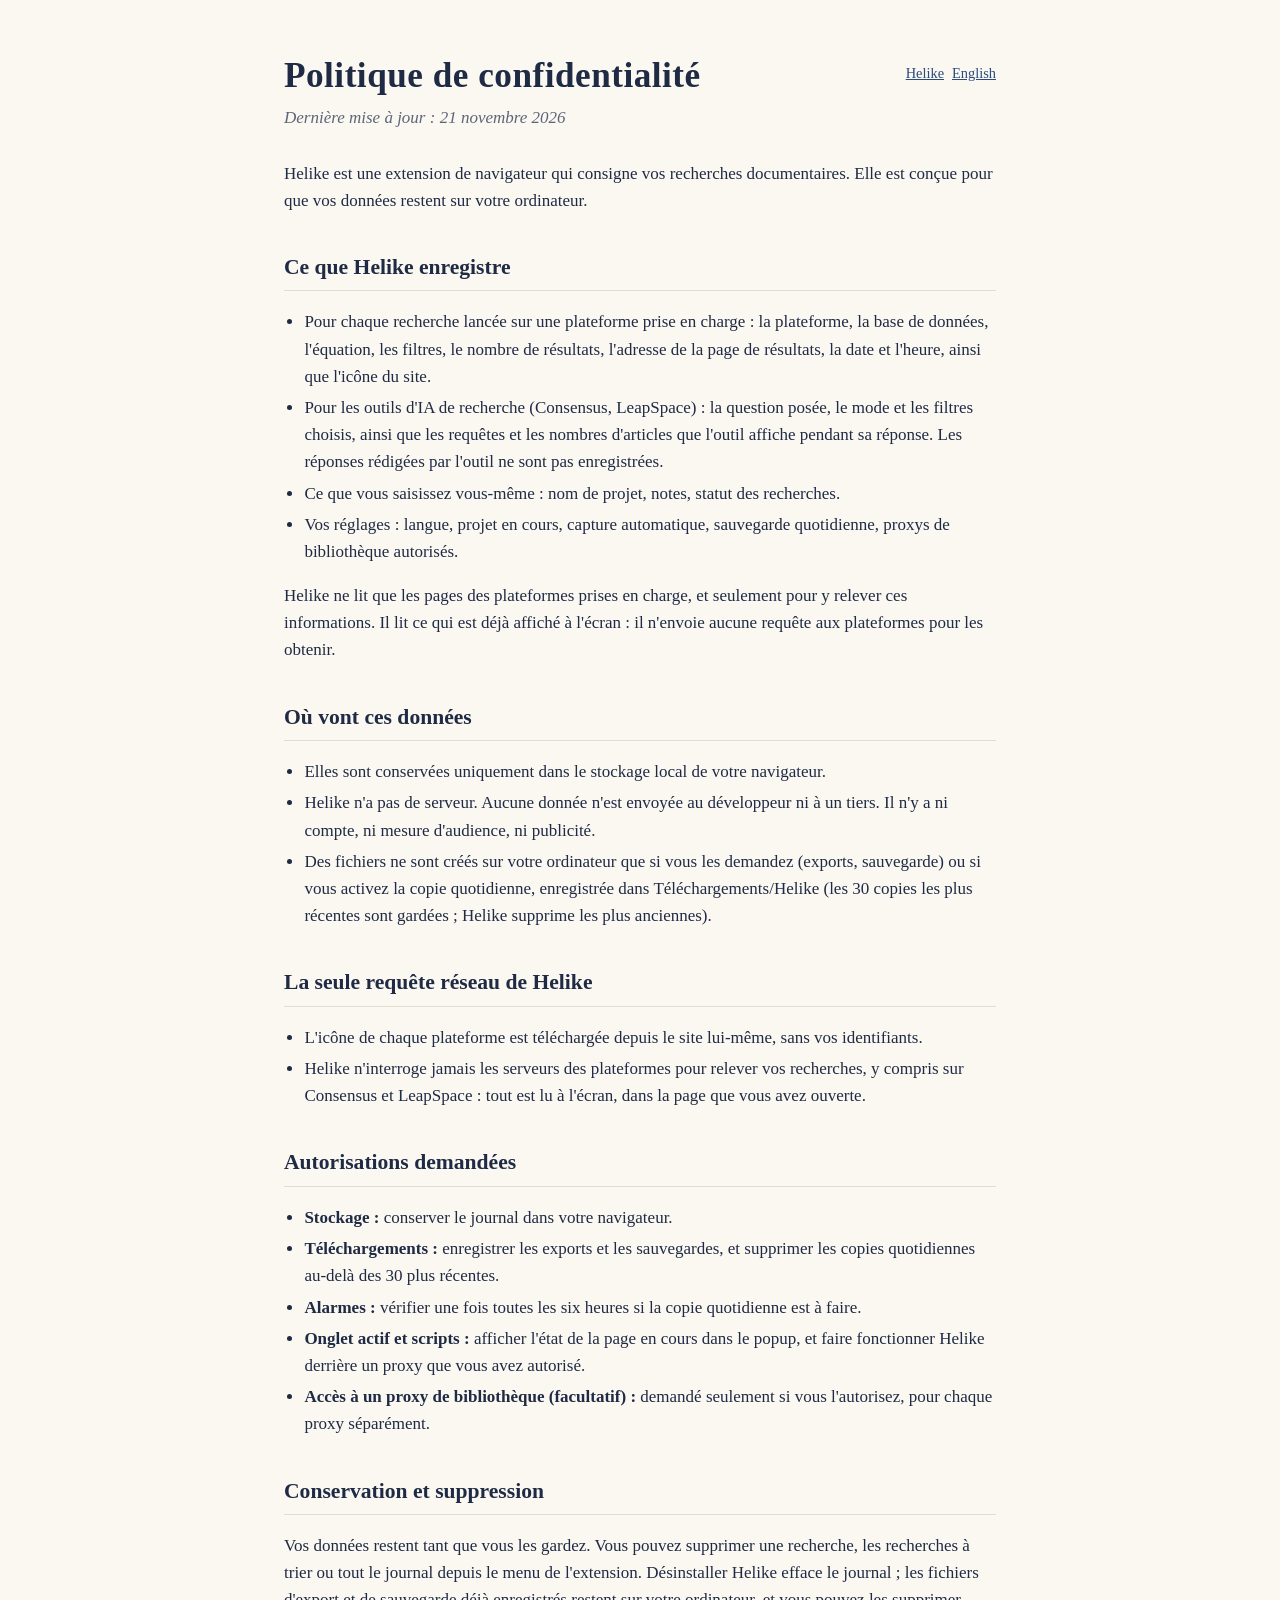
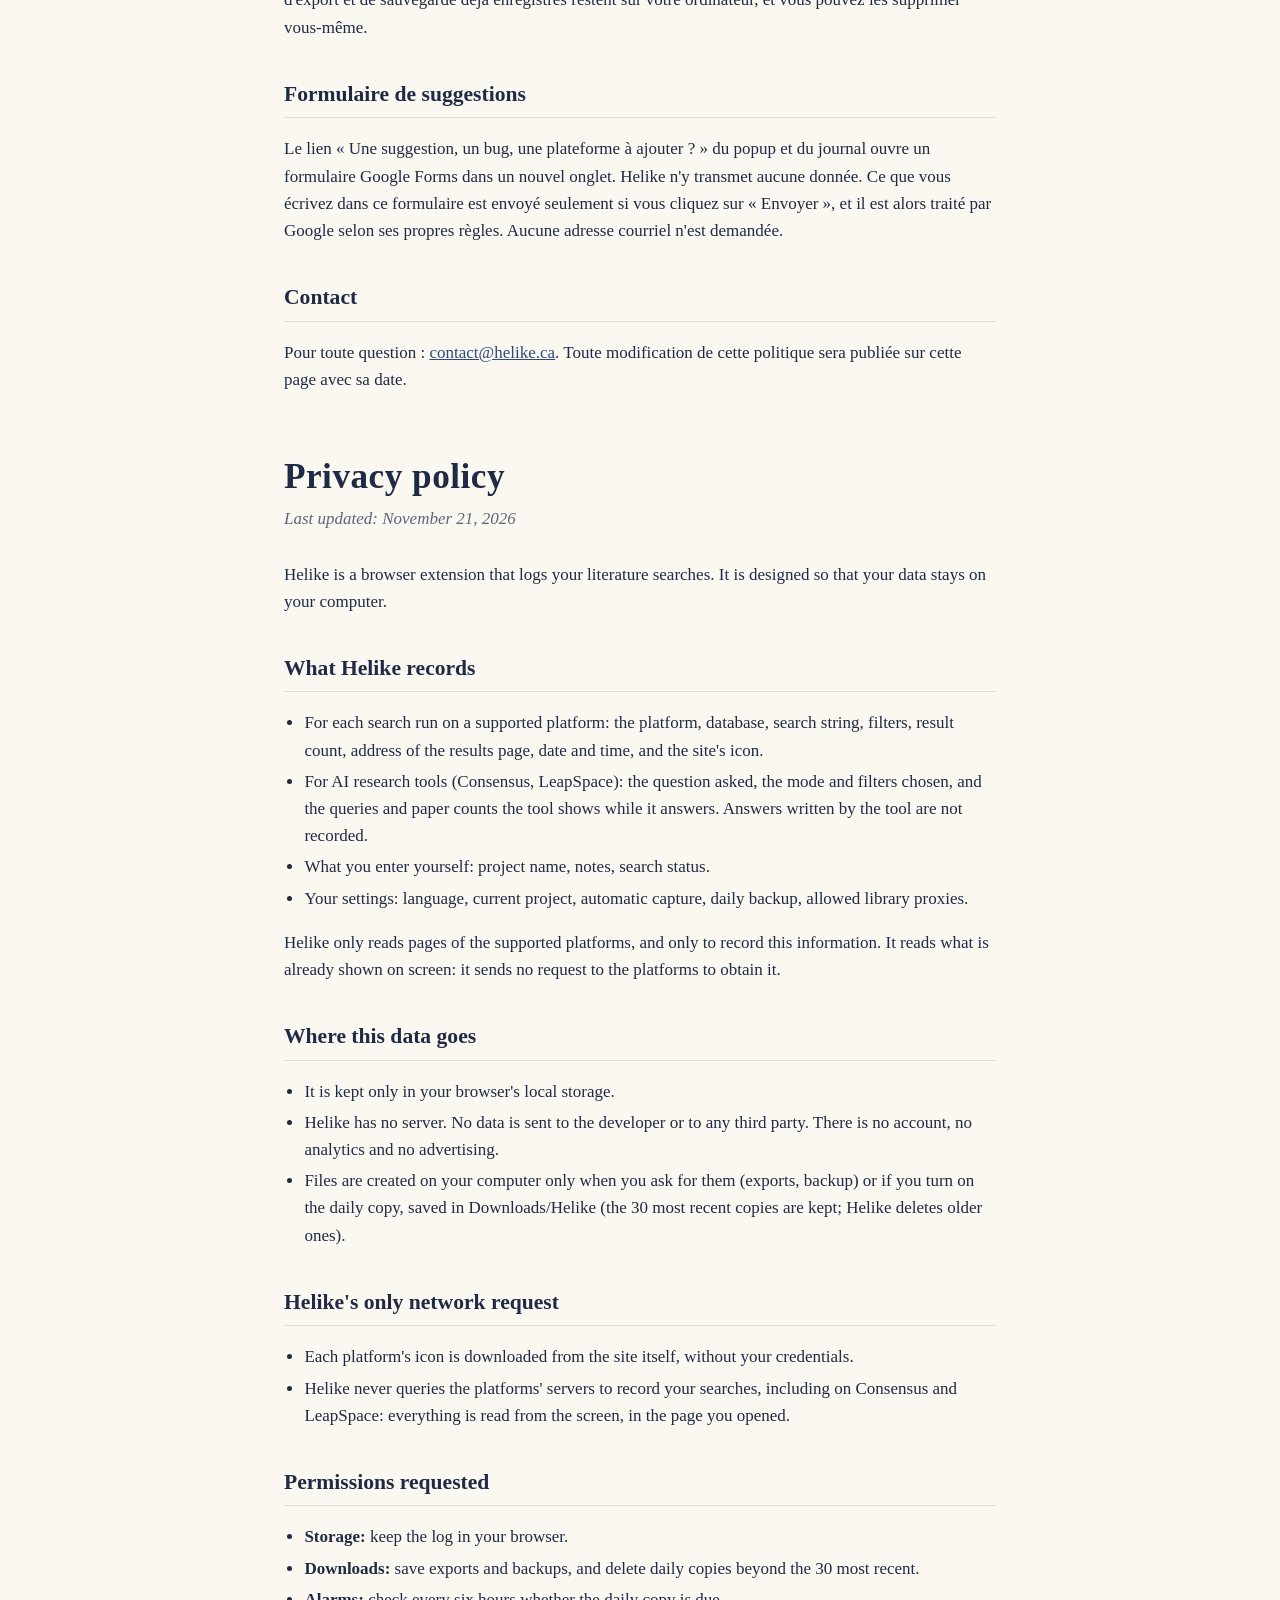
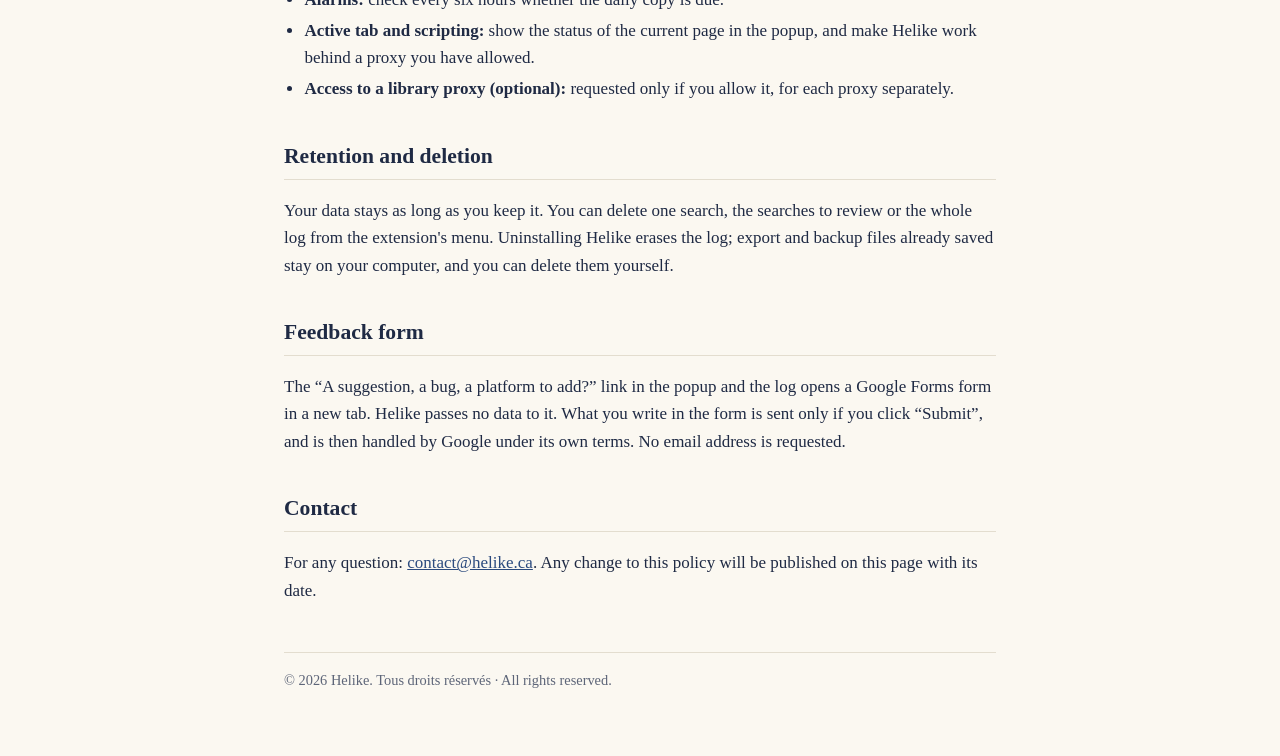
==== confidentialite.html @ 799b3b2e "Formulaire de suggestions : accueil, guide, confidentialité Co-Authored-By: Claude Opus 5.5 <noreply" ====
<!DOCTYPE html>
<html lang="fr">
<head>
<meta charset="utf-8">
<meta name="viewport" content="width=device-width, initial-scale=1">
<title>Helike — politique de confidentialité · privacy policy</title>
<link rel="icon" href="favicon.png">
<link rel="stylesheet" href="style.css">
</head>
<body>
<main>
  <p class="lang"><a href="index.html">Helike</a><a href="#en" lang="en">English</a></p>
  <h1>Politique de confidentialité</h1>
  <p class="tag">Dernière mise à jour : 21 novembre 2026</p>
  <p>Helike est une extension de navigateur qui consigne vos recherches documentaires. Elle est conçue pour que vos données restent sur votre ordinateur.</p>

  <h2>Ce que Helike enregistre</h2>
  <ul>
    <li>Pour chaque recherche lancée sur une plateforme prise en charge : la plateforme, la base de données, l'équation, les filtres, le nombre de résultats, l'adresse de la page de résultats, la date et l'heure, ainsi que l'icône du site.</li>
    <li>Pour les outils d'IA de recherche (Consensus, LeapSpace) : la question posée, le mode et les filtres choisis, ainsi que les requêtes et les nombres d'articles que l'outil affiche pendant sa réponse. Les réponses rédigées par l'outil ne sont pas enregistrées.</li>
    <li>Ce que vous saisissez vous-même : nom de projet, notes, statut des recherches.</li>
    <li>Vos réglages : langue, projet en cours, capture automatique, sauvegarde quotidienne, proxys de bibliothèque autorisés.</li>
  </ul>
  <p>Helike ne lit que les pages des plateformes prises en charge, et seulement pour y relever ces informations. Il lit ce qui est déjà affiché à l'écran : il n'envoie aucune requête aux plateformes pour les obtenir.</p>

  <h2>Où vont ces données</h2>
  <ul>
    <li>Elles sont conservées uniquement dans le stockage local de votre navigateur.</li>
    <li>Helike n'a pas de serveur. Aucune donnée n'est envoyée au développeur ni à un tiers. Il n'y a ni compte, ni mesure d'audience, ni publicité.</li>
    <li>Des fichiers ne sont créés sur votre ordinateur que si vous les demandez (exports, sauvegarde) ou si vous activez la copie quotidienne, enregistrée dans Téléchargements/Helike (les 30 copies les plus récentes sont gardées ; Helike supprime les plus anciennes).</li>
  </ul>

  <h2>La seule requête réseau de Helike</h2>
  <ul>
    <li>L'icône de chaque plateforme est téléchargée depuis le site lui-même, sans vos identifiants.</li>
    <li>Helike n'interroge jamais les serveurs des plateformes pour relever vos recherches, y compris sur Consensus et LeapSpace : tout est lu à l'écran, dans la page que vous avez ouverte.</li>
  </ul>

  <h2>Autorisations demandées</h2>
  <ul>
    <li><strong>Stockage :</strong> conserver le journal dans votre navigateur.</li>
    <li><strong>Téléchargements :</strong> enregistrer les exports et les sauvegardes, et supprimer les copies quotidiennes au-delà des 30 plus récentes.</li>
    <li><strong>Alarmes :</strong> vérifier une fois toutes les six heures si la copie quotidienne est à faire.</li>
    <li><strong>Onglet actif et scripts :</strong> afficher l'état de la page en cours dans le popup, et faire fonctionner Helike derrière un proxy que vous avez autorisé.</li>
    <li><strong>Accès à un proxy de bibliothèque (facultatif) :</strong> demandé seulement si vous l'autorisez, pour chaque proxy séparément.</li>
  </ul>

  <h2>Conservation et suppression</h2>
  <p>Vos données restent tant que vous les gardez. Vous pouvez supprimer une recherche, les recherches à trier ou tout le journal depuis le menu de l'extension. Désinstaller Helike efface le journal ; les fichiers d'export et de sauvegarde déjà enregistrés restent sur votre ordinateur, et vous pouvez les supprimer vous-même.</p>

  <h2>Formulaire de suggestions</h2>
  <p>Le lien «&nbsp;Une suggestion, un bug, une plateforme à ajouter&nbsp;?&nbsp;» du popup et du journal ouvre un formulaire Google Forms dans un nouvel onglet. Helike n'y transmet aucune donnée. Ce que vous écrivez dans ce formulaire est envoyé seulement si vous cliquez sur «&nbsp;Envoyer&nbsp;», et il est alors traité par Google selon ses propres règles. Aucune adresse courriel n'est demandée.</p>

  <h2>Contact</h2>
  <p>Pour toute question : <a href="mailto:contact@helike.ca">contact@helike.ca</a>. Toute modification de cette politique sera publiée sur cette page avec sa date.</p>

  <section class="en" id="en" lang="en">
    <h1>Privacy policy</h1>
    <p class="tag">Last updated: November 21, 2026</p>
    <p>Helike is a browser extension that logs your literature searches. It is designed so that your data stays on your computer.</p>

    <h2>What Helike records</h2>
    <ul>
      <li>For each search run on a supported platform: the platform, database, search string, filters, result count, address of the results page, date and time, and the site's icon.</li>
      <li>For AI research tools (Consensus, LeapSpace): the question asked, the mode and filters chosen, and the queries and paper counts the tool shows while it answers. Answers written by the tool are not recorded.</li>
      <li>What you enter yourself: project name, notes, search status.</li>
      <li>Your settings: language, current project, automatic capture, daily backup, allowed library proxies.</li>
    </ul>
    <p>Helike only reads pages of the supported platforms, and only to record this information. It reads what is already shown on screen: it sends no request to the platforms to obtain it.</p>

    <h2>Where this data goes</h2>
    <ul>
      <li>It is kept only in your browser's local storage.</li>
      <li>Helike has no server. No data is sent to the developer or to any third party. There is no account, no analytics and no advertising.</li>
      <li>Files are created on your computer only when you ask for them (exports, backup) or if you turn on the daily copy, saved in Downloads/Helike (the 30 most recent copies are kept; Helike deletes older ones).</li>
    </ul>

    <h2>Helike's only network request</h2>
    <ul>
      <li>Each platform's icon is downloaded from the site itself, without your credentials.</li>
      <li>Helike never queries the platforms' servers to record your searches, including on Consensus and LeapSpace: everything is read from the screen, in the page you opened.</li>
    </ul>

    <h2>Permissions requested</h2>
    <ul>
      <li><strong>Storage:</strong> keep the log in your browser.</li>
      <li><strong>Downloads:</strong> save exports and backups, and delete daily copies beyond the 30 most recent.</li>
      <li><strong>Alarms:</strong> check every six hours whether the daily copy is due.</li>
      <li><strong>Active tab and scripting:</strong> show the status of the current page in the popup, and make Helike work behind a proxy you have allowed.</li>
      <li><strong>Access to a library proxy (optional):</strong> requested only if you allow it, for each proxy separately.</li>
    </ul>

    <h2>Retention and deletion</h2>
    <p>Your data stays as long as you keep it. You can delete one search, the searches to review or the whole log from the extension's menu. Uninstalling Helike erases the log; export and backup files already saved stay on your computer, and you can delete them yourself.</p>

    <h2>Feedback form</h2>
    <p>The “A suggestion, a bug, a platform to add?” link in the popup and the log opens a Google Forms form in a new tab. Helike passes no data to it. What you write in the form is sent only if you click “Submit”, and is then handled by Google under its own terms. No email address is requested.</p>

    <h2>Contact</h2>
    <p>For any question: <a href="mailto:contact@helike.ca">contact@helike.ca</a>. Any change to this policy will be published on this page with its date.</p>
  </section>

  <footer>© 2026 Helike. Tous droits réservés · All rights reserved.</footer>
</main>
</body>
</html>
---- style.css ----
:root { --bg: #fbf8f1; --ink: #1f2a44; --muted: #5d6578; --line: #e3ddcf; --accent: #2b4a7e; }
* { box-sizing: border-box; }
body { margin: 0; background: var(--bg); color: var(--ink); font: 17px/1.6 Georgia, "Times New Roman", serif; }
main { max-width: 760px; margin: 0 auto; padding: 48px 24px 64px; }
header { display: flex; align-items: center; gap: 16px; margin-bottom: 8px; }
header img { width: 64px; height: 64px; }
h1 { font-size: 2.2rem; margin: 0; letter-spacing: .5px; }
.tag { color: var(--muted); margin: 0 0 28px; font-style: italic; }
h2 { font-size: 1.35rem; margin: 36px 0 8px; padding-bottom: 6px; border-bottom: 1px solid var(--line); }
h3 { font-size: 1.05rem; margin: 22px 0 4px; }
ul { padding-left: 1.2em; }
li { margin: 4px 0; }
a { color: var(--accent); }
.lang { float: right; font-size: .9rem; }
.lang a { margin-left: 8px; }
.platforms { color: var(--muted); }
footer { margin-top: 48px; padding-top: 16px; border-top: 1px solid var(--line); color: var(--muted); font-size: .9rem; }
.en { margin-top: 56px; }
.toc { background: #f3eee2; border: 1px solid var(--line); padding: 12px 20px; margin: 20px 0; font-size: .95rem; }
.toc ol { margin: 4px 0; }
.k { font-family: system-ui, sans-serif; font-size: .9em; background: #f3eee2; border: 1px solid var(--line); border-radius: 4px; padding: 0 5px; white-space: nowrap; }
.tip { border-left: 3px solid var(--accent); padding: 4px 12px; color: var(--muted); }
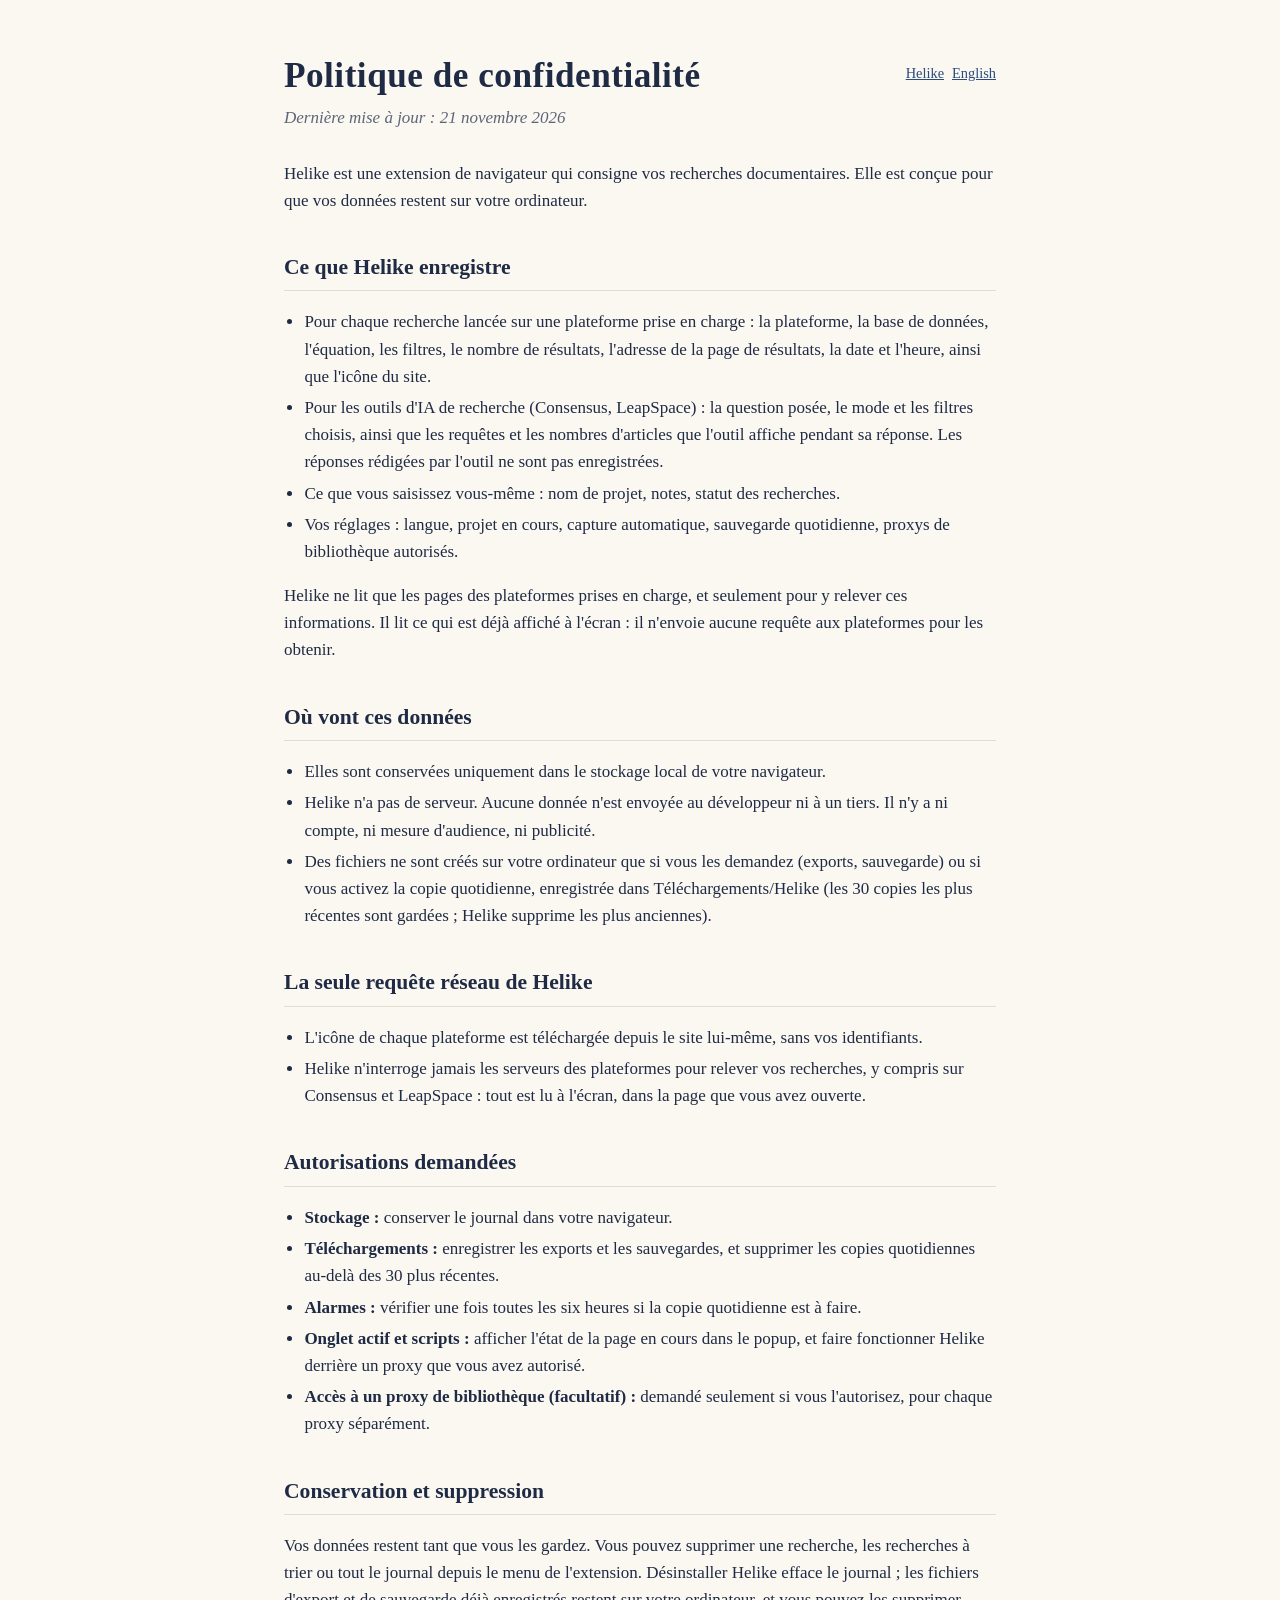
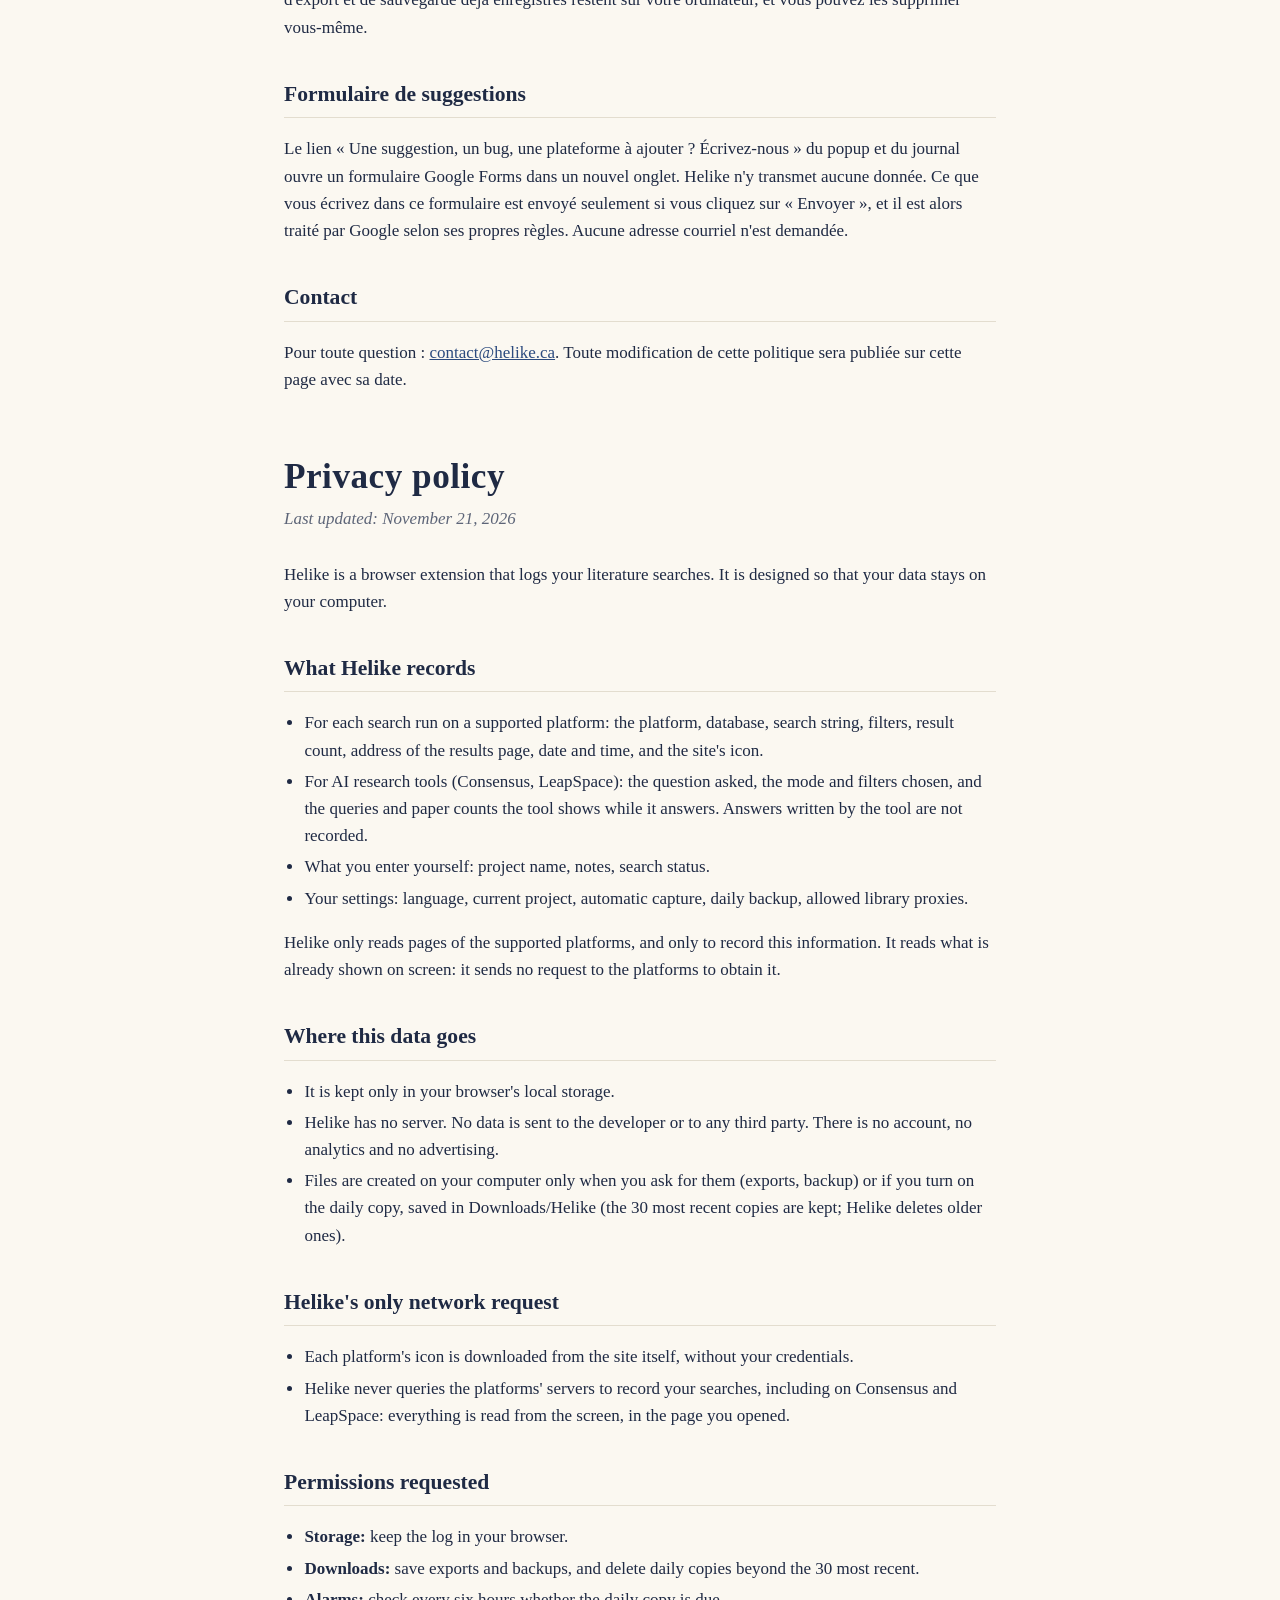
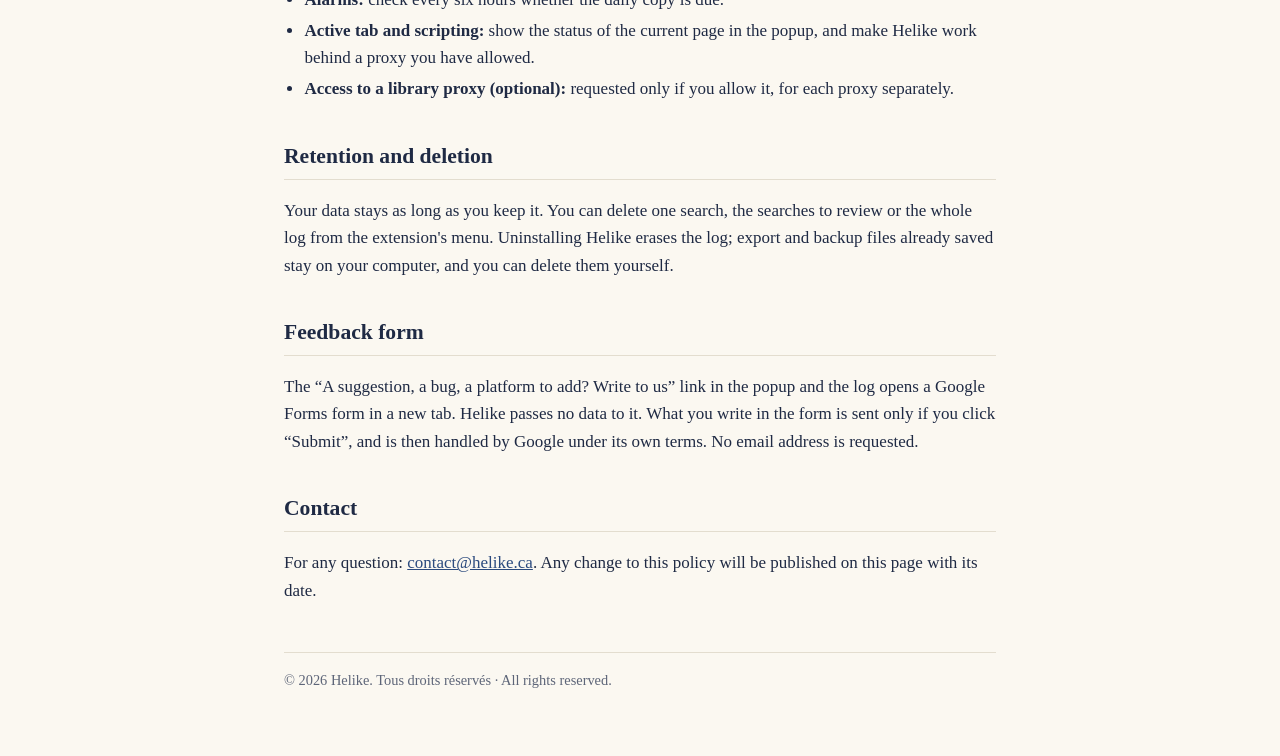
==== commit 2f266951: "Libellé du lien de suggestions Co-Authored-By: Claude Opus 5.5 <noreply@anthropic.com>" ====
--- a/confidentialite.html
+++ b/confidentialite.html
@@ -49,7 +49,7 @@
   <p>Vos données restent tant que vous les gardez. Vous pouvez supprimer une recherche, les recherches à trier ou tout le journal depuis le menu de l'extension. Désinstaller Helike efface le journal ; les fichiers d'export et de sauvegarde déjà enregistrés restent sur votre ordinateur, et vous pouvez les supprimer vous-même.</p>
 
   <h2>Formulaire de suggestions</h2>
-  <p>Le lien «&nbsp;Une suggestion, un bug, une plateforme à ajouter&nbsp;?&nbsp;» du popup et du journal ouvre un formulaire Google Forms dans un nouvel onglet. Helike n'y transmet aucune donnée. Ce que vous écrivez dans ce formulaire est envoyé seulement si vous cliquez sur «&nbsp;Envoyer&nbsp;», et il est alors traité par Google selon ses propres règles. Aucune adresse courriel n'est demandée.</p>
+  <p>Le lien «&nbsp;Une suggestion, un bug, une plateforme à ajouter&nbsp;? Écrivez-nous&nbsp;» du popup et du journal ouvre un formulaire Google Forms dans un nouvel onglet. Helike n'y transmet aucune donnée. Ce que vous écrivez dans ce formulaire est envoyé seulement si vous cliquez sur «&nbsp;Envoyer&nbsp;», et il est alors traité par Google selon ses propres règles. Aucune adresse courriel n'est demandée.</p>
 
   <h2>Contact</h2>
   <p>Pour toute question : <a href="mailto:contact@helike.ca">contact@helike.ca</a>. Toute modification de cette politique sera publiée sur cette page avec sa date.</p>
@@ -94,7 +94,7 @@
     <p>Your data stays as long as you keep it. You can delete one search, the searches to review or the whole log from the extension's menu. Uninstalling Helike erases the log; export and backup files already saved stay on your computer, and you can delete them yourself.</p>
 
     <h2>Feedback form</h2>
-    <p>The “A suggestion, a bug, a platform to add?” link in the popup and the log opens a Google Forms form in a new tab. Helike passes no data to it. What you write in the form is sent only if you click “Submit”, and is then handled by Google under its own terms. No email address is requested.</p>
+    <p>The “A suggestion, a bug, a platform to add? Write to us” link in the popup and the log opens a Google Forms form in a new tab. Helike passes no data to it. What you write in the form is sent only if you click “Submit”, and is then handled by Google under its own terms. No email address is requested.</p>
 
     <h2>Contact</h2>
     <p>For any question: <a href="mailto:contact@helike.ca">contact@helike.ca</a>. Any change to this policy will be published on this page with its date.</p>
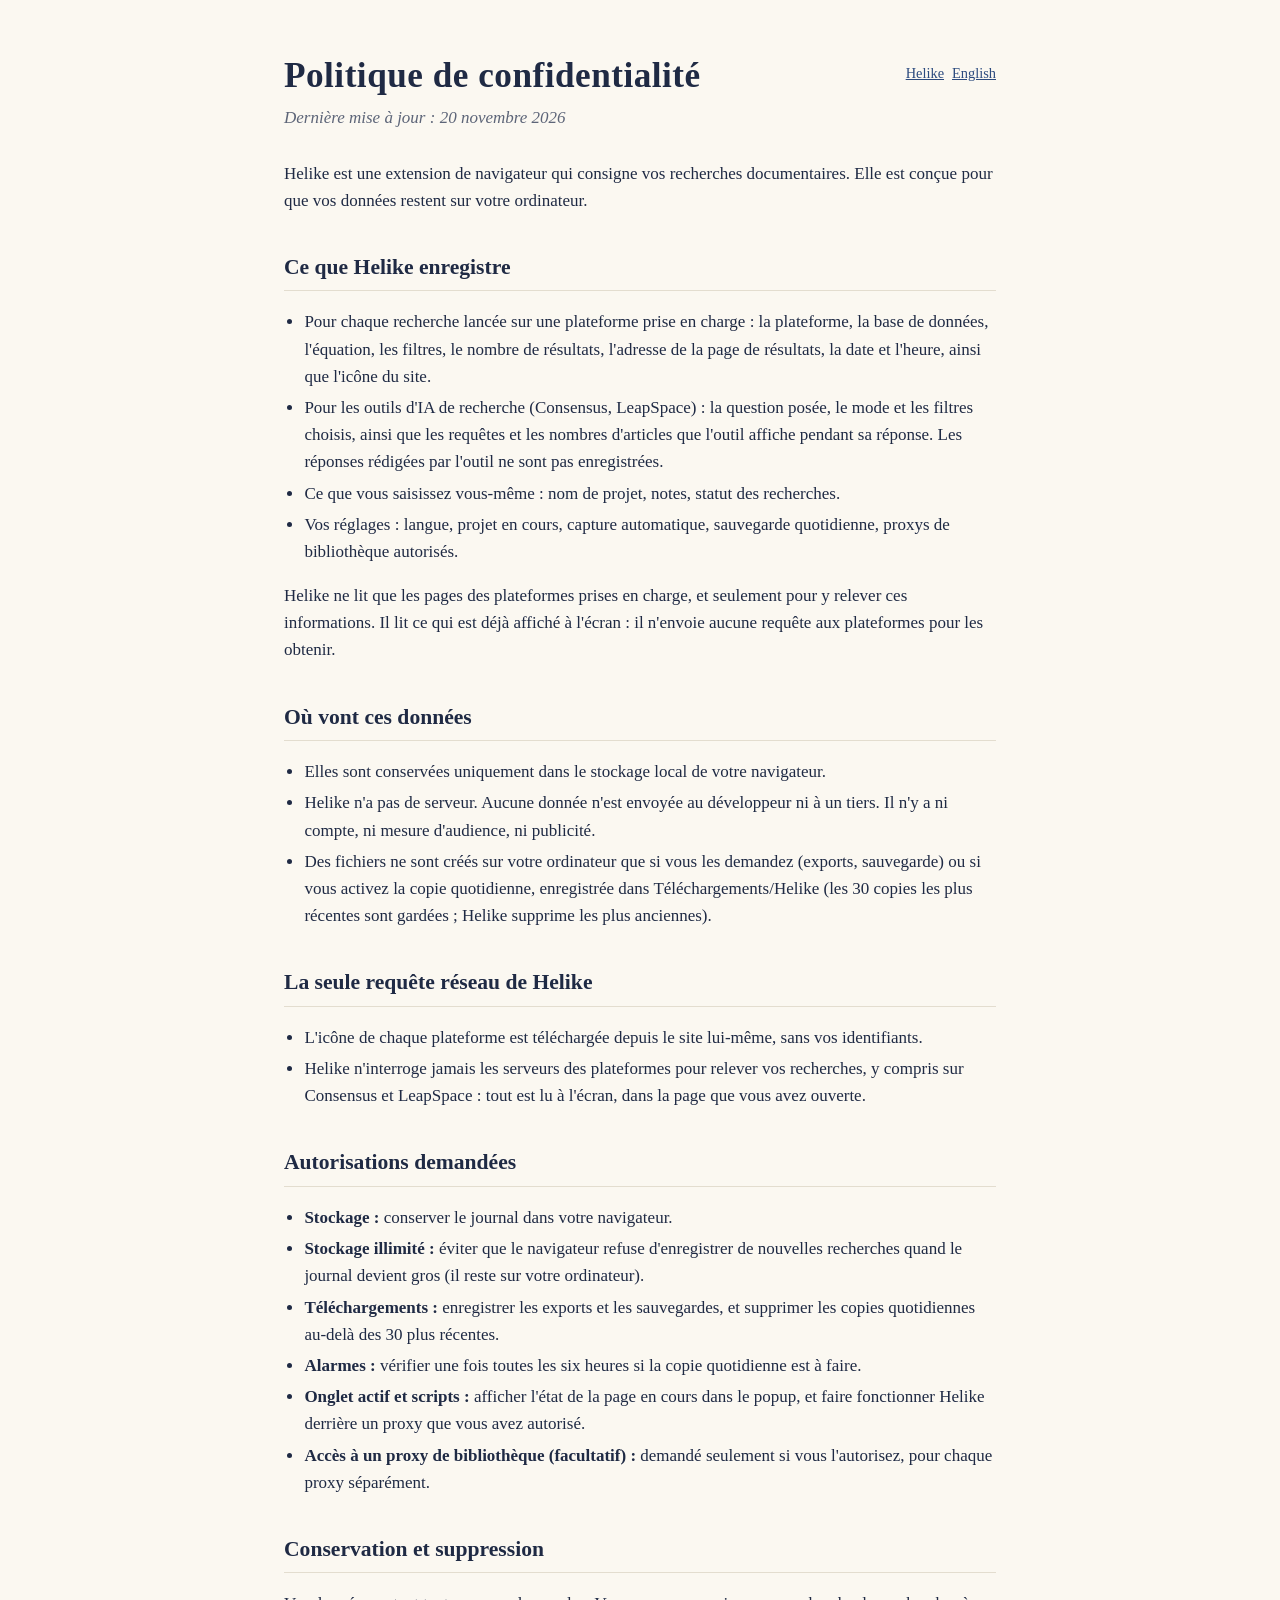
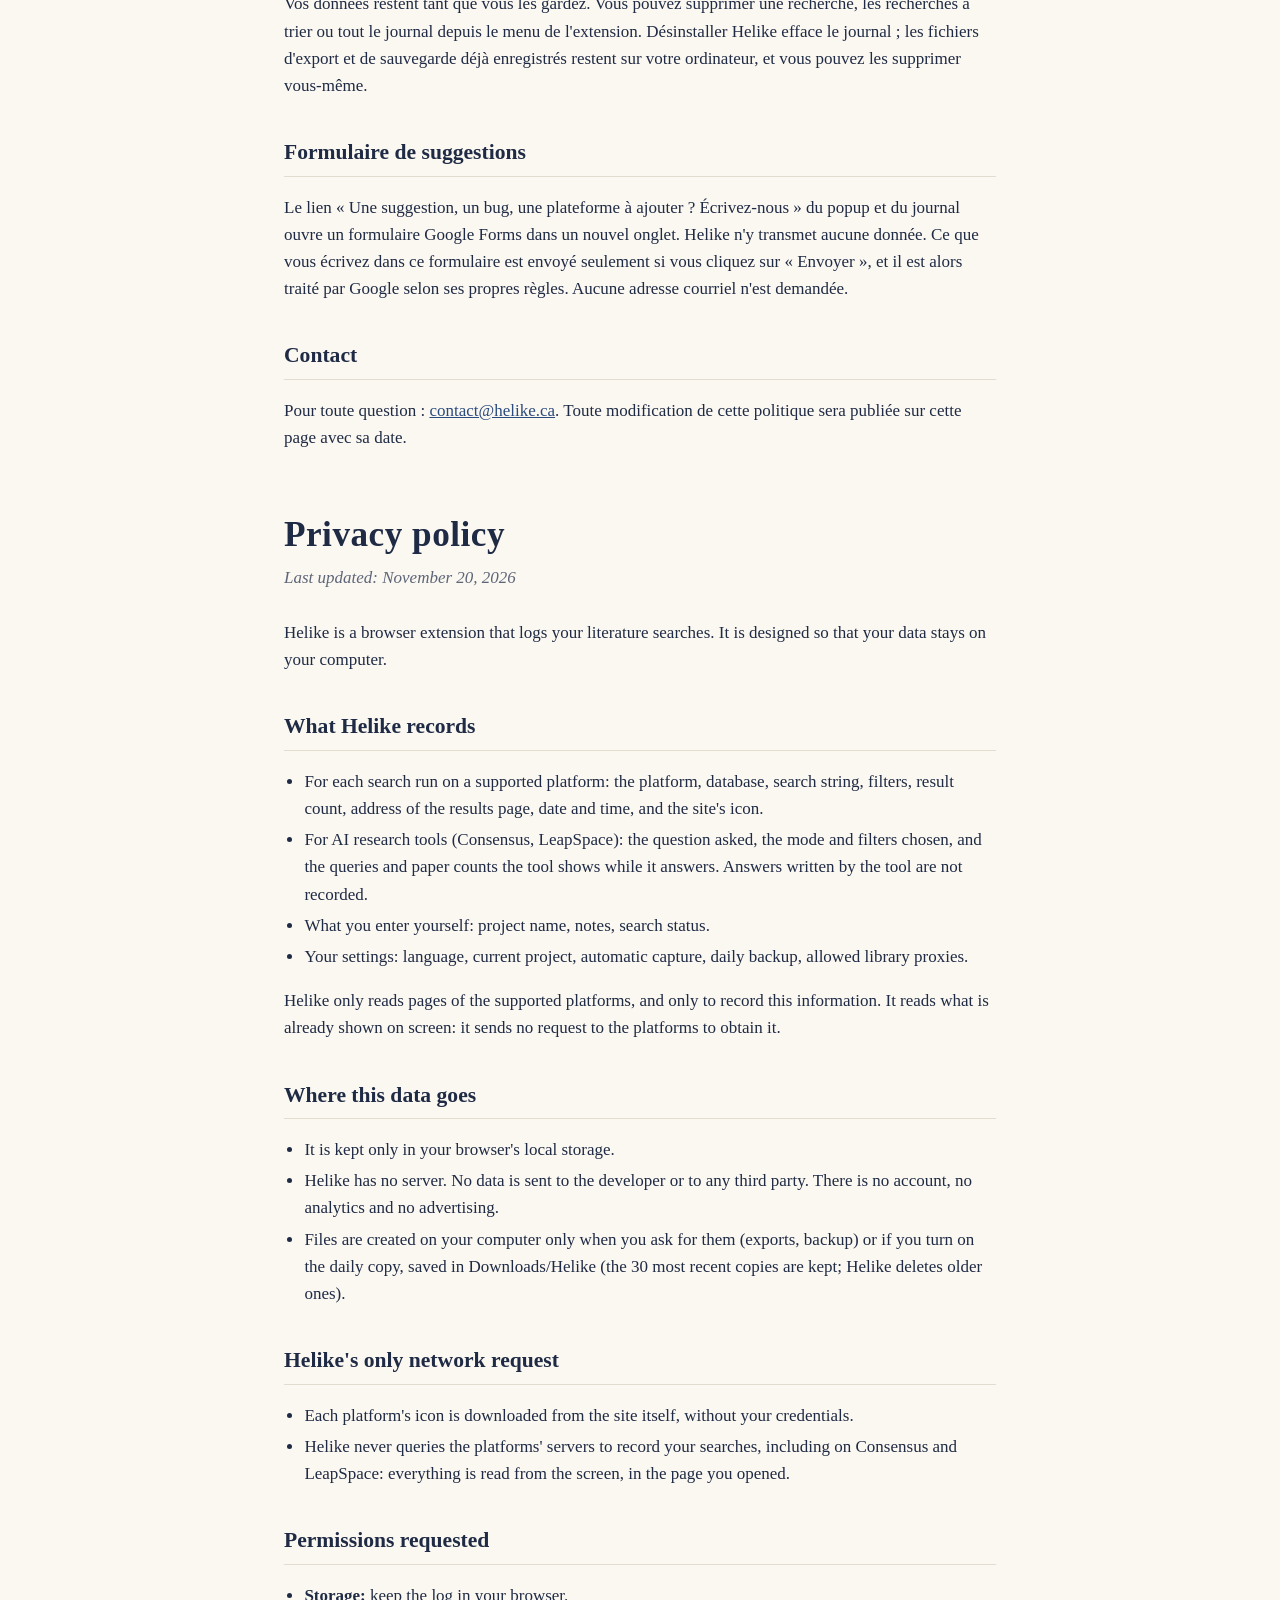
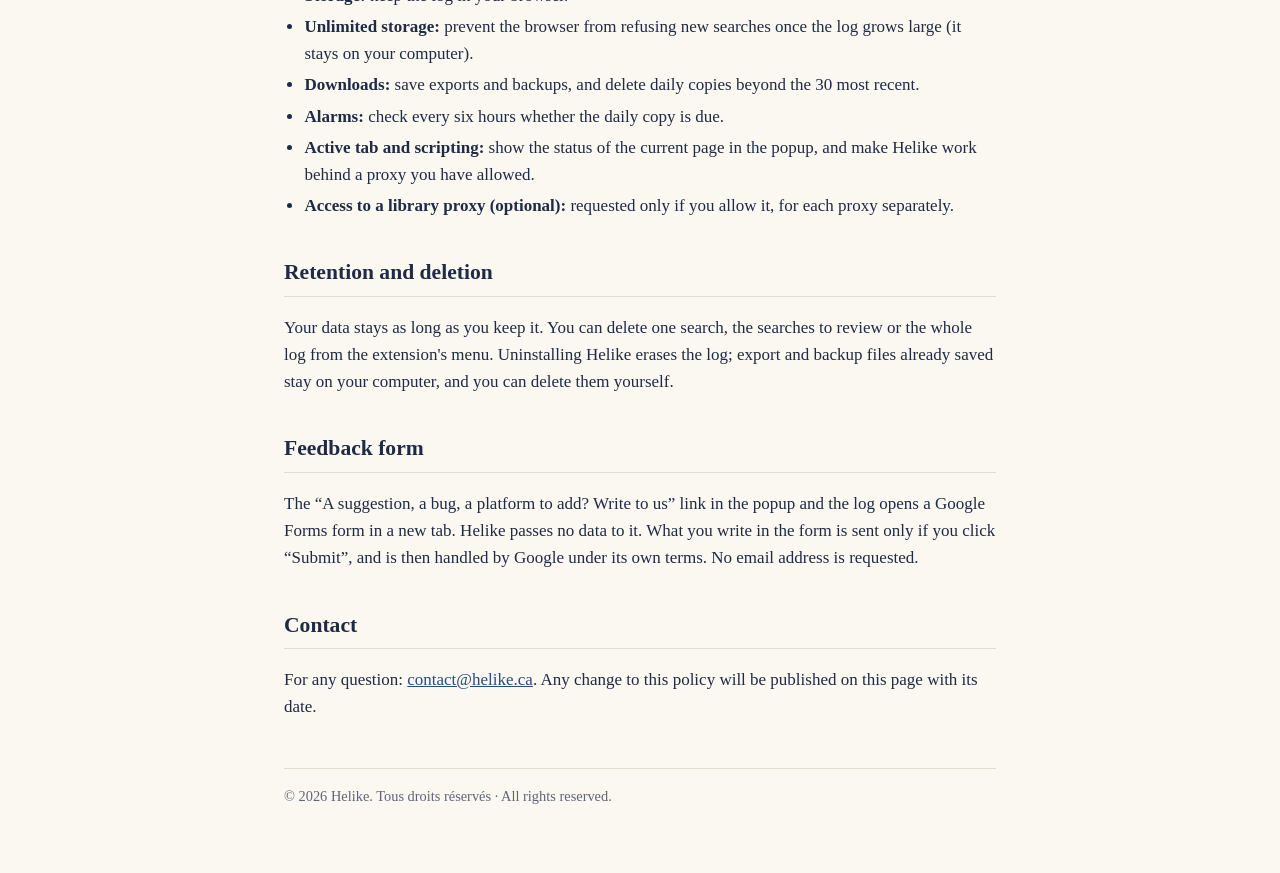
==== commit 73136548: "Politique : stockage illimité, date ; guide : signalement reformulé Co-Authored-By: Claude Opus 5.5 " ====
--- a/confidentialite.html
+++ b/confidentialite.html
@@ -11,7 +11,7 @@
 <main>
   <p class="lang"><a href="index.html">Helike</a><a href="#en" lang="en">English</a></p>
   <h1>Politique de confidentialité</h1>
-  <p class="tag">Dernière mise à jour : 21 novembre 2026</p>
+  <p class="tag">Dernière mise à jour : 20 novembre 2026</p>
   <p>Helike est une extension de navigateur qui consigne vos recherches documentaires. Elle est conçue pour que vos données restent sur votre ordinateur.</p>
 
   <h2>Ce que Helike enregistre</h2>
@@ -39,6 +39,7 @@
   <h2>Autorisations demandées</h2>
   <ul>
     <li><strong>Stockage :</strong> conserver le journal dans votre navigateur.</li>
+    <li><strong>Stockage illimité :</strong> éviter que le navigateur refuse d'enregistrer de nouvelles recherches quand le journal devient gros (il reste sur votre ordinateur).</li>
     <li><strong>Téléchargements :</strong> enregistrer les exports et les sauvegardes, et supprimer les copies quotidiennes au-delà des 30 plus récentes.</li>
     <li><strong>Alarmes :</strong> vérifier une fois toutes les six heures si la copie quotidienne est à faire.</li>
     <li><strong>Onglet actif et scripts :</strong> afficher l'état de la page en cours dans le popup, et faire fonctionner Helike derrière un proxy que vous avez autorisé.</li>
@@ -56,7 +57,7 @@
 
   <section class="en" id="en" lang="en">
     <h1>Privacy policy</h1>
-    <p class="tag">Last updated: November 21, 2026</p>
+    <p class="tag">Last updated: November 20, 2026</p>
     <p>Helike is a browser extension that logs your literature searches. It is designed so that your data stays on your computer.</p>
 
     <h2>What Helike records</h2>
@@ -84,6 +85,7 @@
     <h2>Permissions requested</h2>
     <ul>
       <li><strong>Storage:</strong> keep the log in your browser.</li>
+      <li><strong>Unlimited storage:</strong> prevent the browser from refusing new searches once the log grows large (it stays on your computer).</li>
       <li><strong>Downloads:</strong> save exports and backups, and delete daily copies beyond the 30 most recent.</li>
       <li><strong>Alarms:</strong> check every six hours whether the daily copy is due.</li>
       <li><strong>Active tab and scripting:</strong> show the status of the current page in the popup, and make Helike work behind a proxy you have allowed.</li>
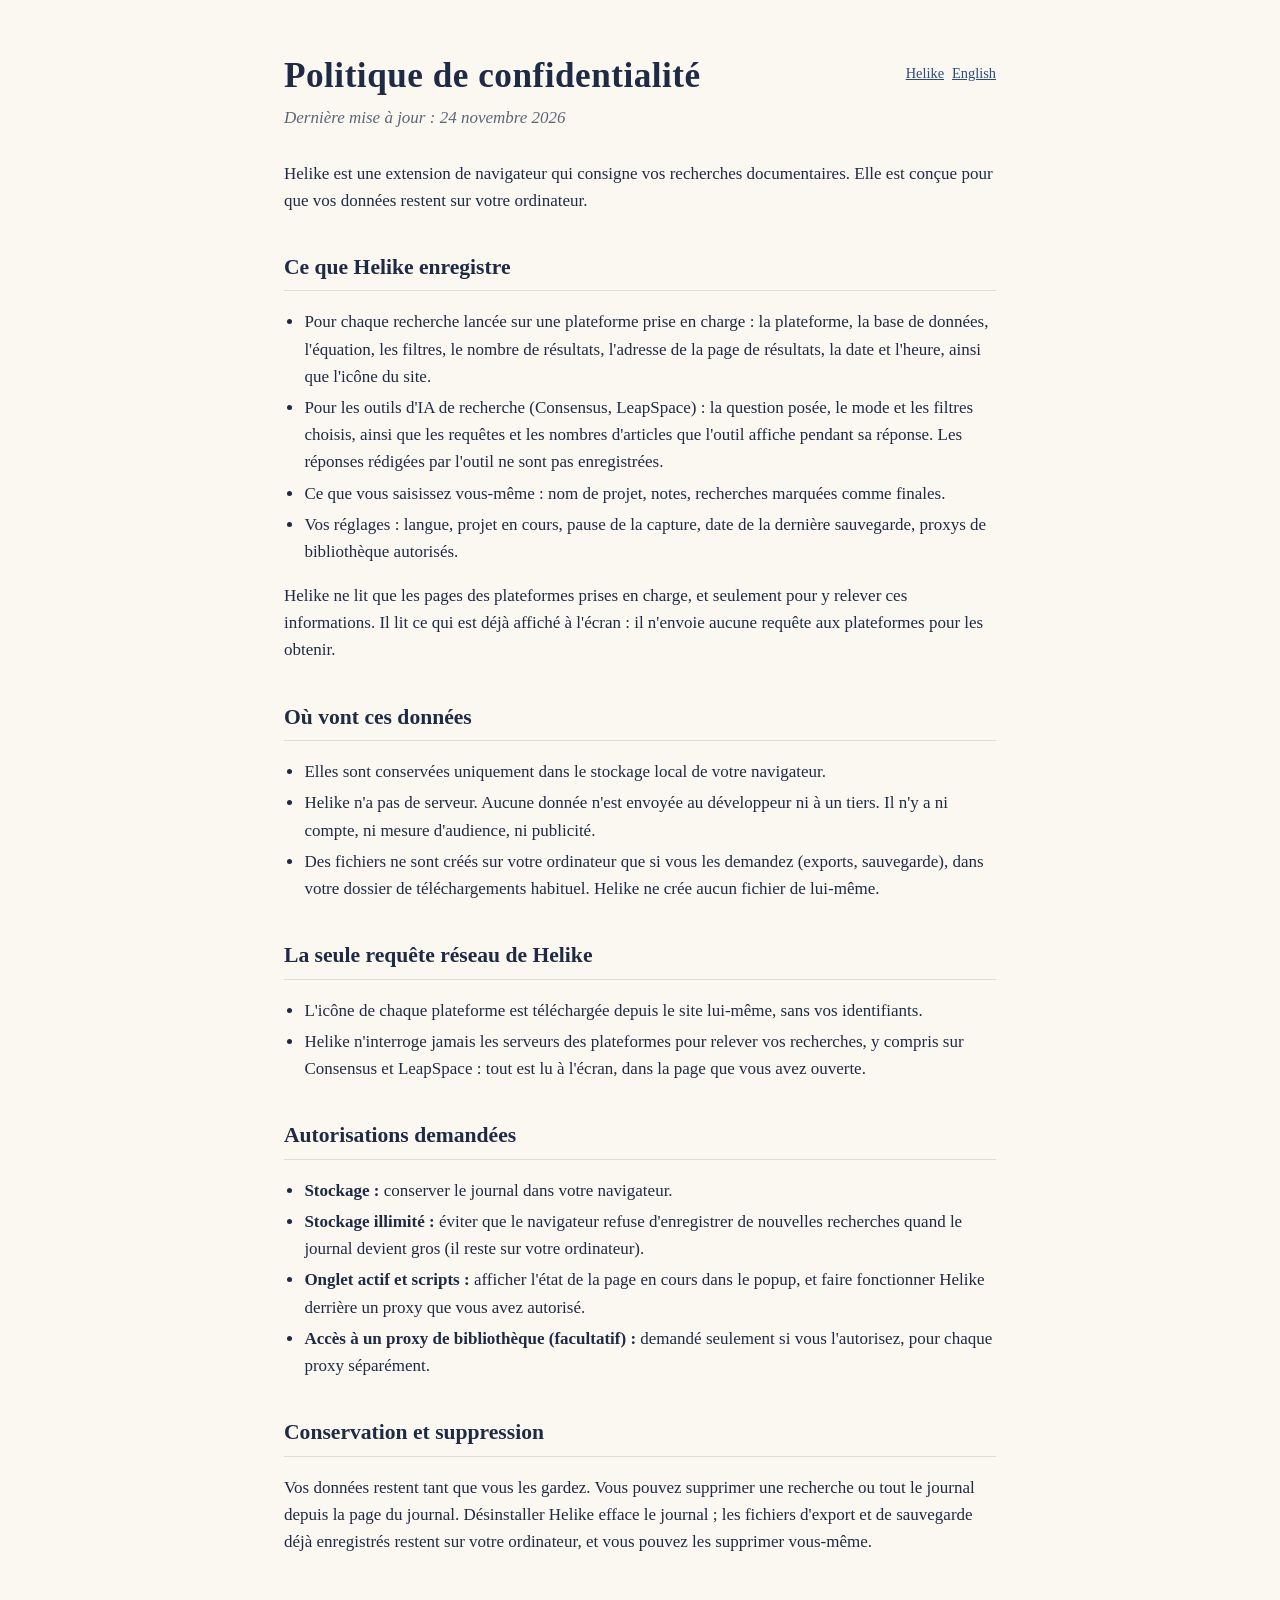
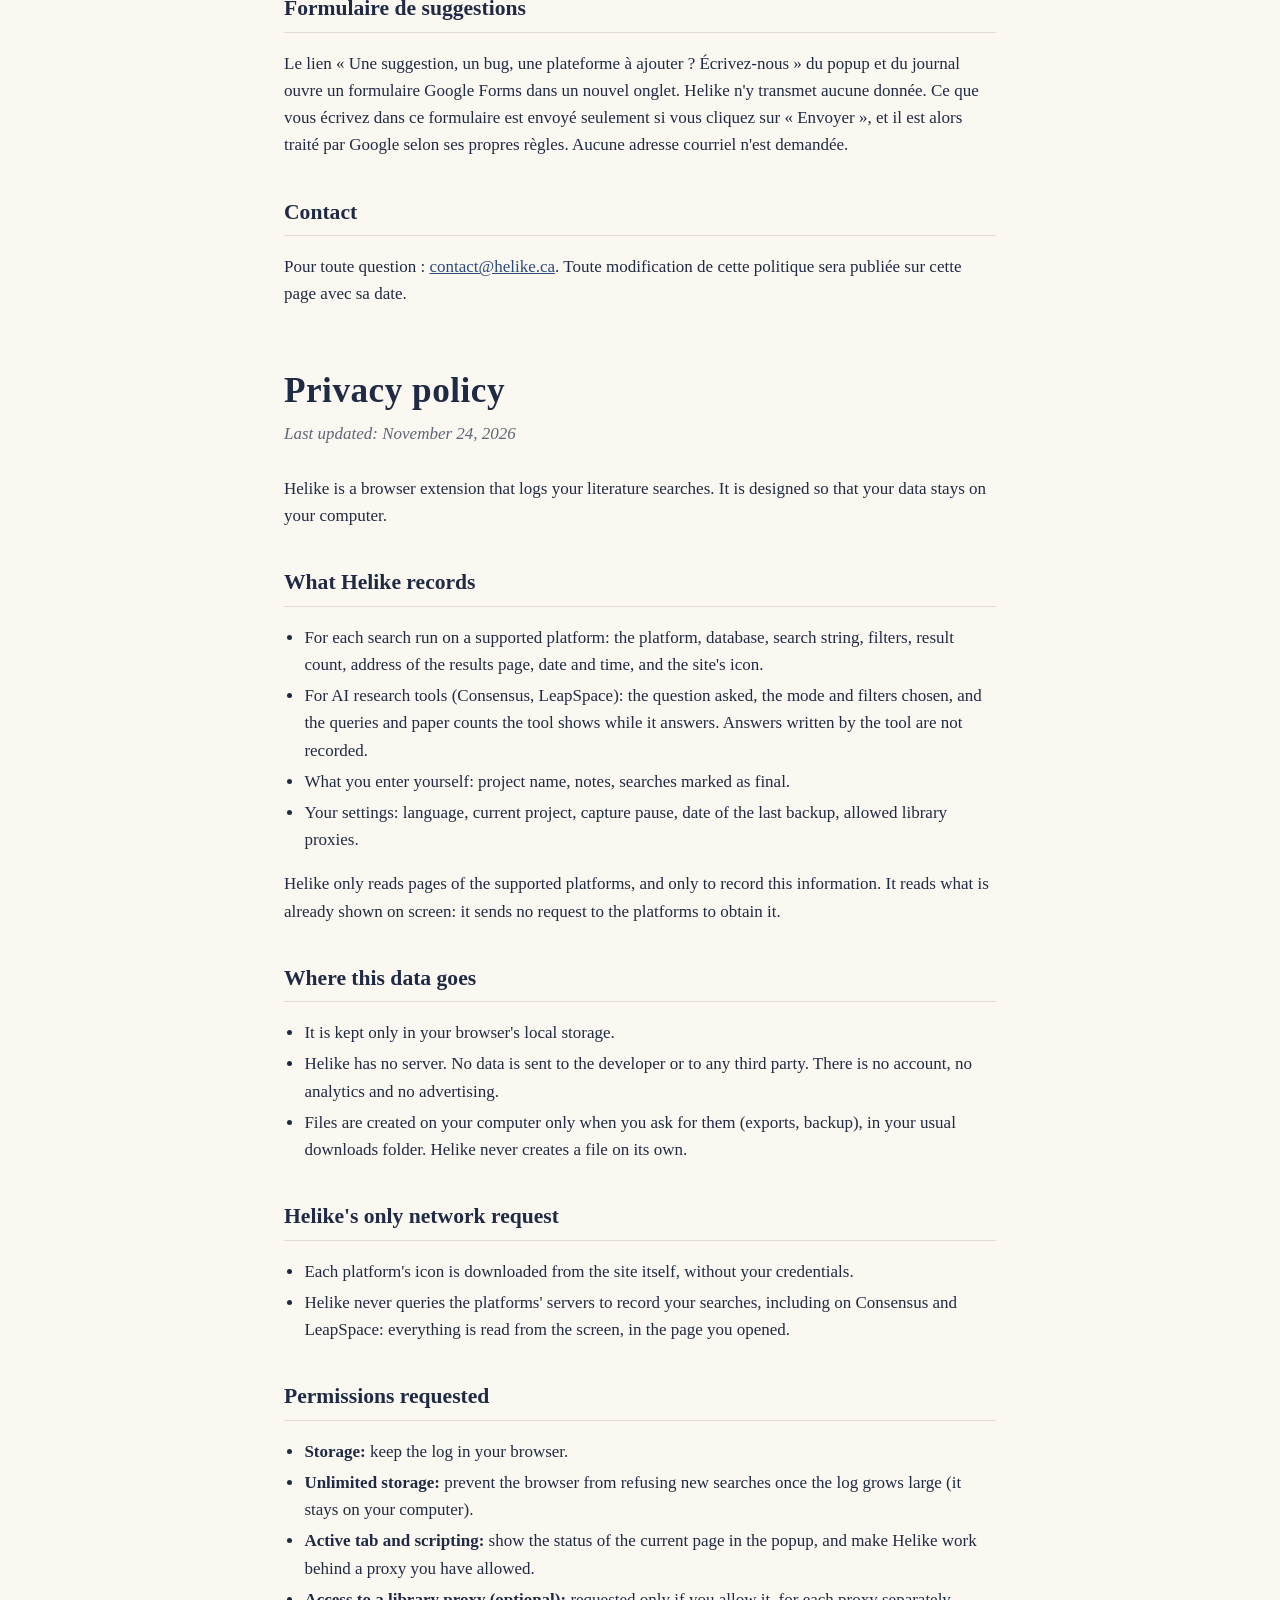
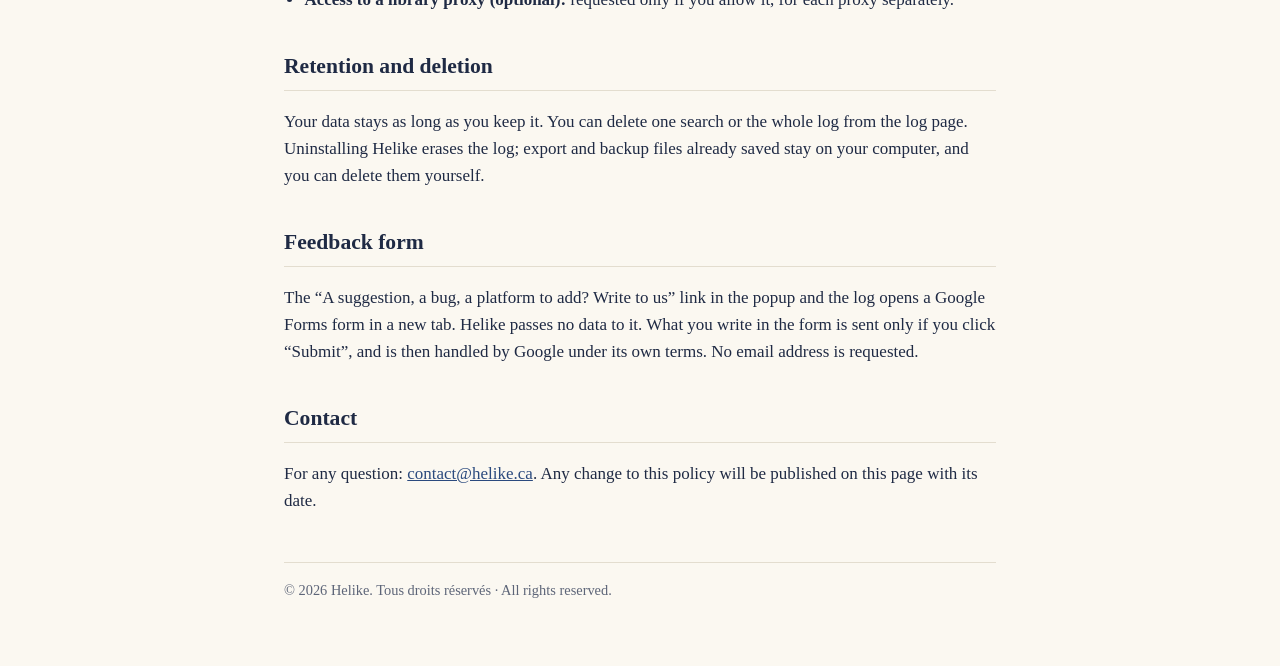
==== commit 177ec866: "Helike 0.20 : étoile Recherche finale, projet obligatoire, pause, sauvegarde manuelle avec rappel Gu" ====
--- a/confidentialite.html
+++ b/confidentialite.html
@@ -11,15 +11,15 @@
 <main>
   <p class="lang"><a href="index.html">Helike</a><a href="#en" lang="en">English</a></p>
   <h1>Politique de confidentialité</h1>
-  <p class="tag">Dernière mise à jour : 20 novembre 2026</p>
+  <p class="tag">Dernière mise à jour : 24 novembre 2026</p>
   <p>Helike est une extension de navigateur qui consigne vos recherches documentaires. Elle est conçue pour que vos données restent sur votre ordinateur.</p>
 
   <h2>Ce que Helike enregistre</h2>
   <ul>
     <li>Pour chaque recherche lancée sur une plateforme prise en charge : la plateforme, la base de données, l'équation, les filtres, le nombre de résultats, l'adresse de la page de résultats, la date et l'heure, ainsi que l'icône du site.</li>
     <li>Pour les outils d'IA de recherche (Consensus, LeapSpace) : la question posée, le mode et les filtres choisis, ainsi que les requêtes et les nombres d'articles que l'outil affiche pendant sa réponse. Les réponses rédigées par l'outil ne sont pas enregistrées.</li>
-    <li>Ce que vous saisissez vous-même : nom de projet, notes, statut des recherches.</li>
-    <li>Vos réglages : langue, projet en cours, capture automatique, sauvegarde quotidienne, proxys de bibliothèque autorisés.</li>
+    <li>Ce que vous saisissez vous-même : nom de projet, notes, recherches marquées comme finales.</li>
+    <li>Vos réglages : langue, projet en cours, pause de la capture, date de la dernière sauvegarde, proxys de bibliothèque autorisés.</li>
   </ul>
   <p>Helike ne lit que les pages des plateformes prises en charge, et seulement pour y relever ces informations. Il lit ce qui est déjà affiché à l'écran : il n'envoie aucune requête aux plateformes pour les obtenir.</p>
 
@@ -27,7 +27,7 @@
   <ul>
     <li>Elles sont conservées uniquement dans le stockage local de votre navigateur.</li>
     <li>Helike n'a pas de serveur. Aucune donnée n'est envoyée au développeur ni à un tiers. Il n'y a ni compte, ni mesure d'audience, ni publicité.</li>
-    <li>Des fichiers ne sont créés sur votre ordinateur que si vous les demandez (exports, sauvegarde) ou si vous activez la copie quotidienne, enregistrée dans Téléchargements/Helike (les 30 copies les plus récentes sont gardées ; Helike supprime les plus anciennes).</li>
+    <li>Des fichiers ne sont créés sur votre ordinateur que si vous les demandez (exports, sauvegarde), dans votre dossier de téléchargements habituel. Helike ne crée aucun fichier de lui-même.</li>
   </ul>
 
   <h2>La seule requête réseau de Helike</h2>
@@ -40,14 +40,12 @@
   <ul>
     <li><strong>Stockage :</strong> conserver le journal dans votre navigateur.</li>
     <li><strong>Stockage illimité :</strong> éviter que le navigateur refuse d'enregistrer de nouvelles recherches quand le journal devient gros (il reste sur votre ordinateur).</li>
-    <li><strong>Téléchargements :</strong> enregistrer les exports et les sauvegardes, et supprimer les copies quotidiennes au-delà des 30 plus récentes.</li>
-    <li><strong>Alarmes :</strong> vérifier une fois toutes les six heures si la copie quotidienne est à faire.</li>
     <li><strong>Onglet actif et scripts :</strong> afficher l'état de la page en cours dans le popup, et faire fonctionner Helike derrière un proxy que vous avez autorisé.</li>
     <li><strong>Accès à un proxy de bibliothèque (facultatif) :</strong> demandé seulement si vous l'autorisez, pour chaque proxy séparément.</li>
   </ul>
 
   <h2>Conservation et suppression</h2>
-  <p>Vos données restent tant que vous les gardez. Vous pouvez supprimer une recherche, les recherches à trier ou tout le journal depuis le menu de l'extension. Désinstaller Helike efface le journal ; les fichiers d'export et de sauvegarde déjà enregistrés restent sur votre ordinateur, et vous pouvez les supprimer vous-même.</p>
+  <p>Vos données restent tant que vous les gardez. Vous pouvez supprimer une recherche ou tout le journal depuis la page du journal. Désinstaller Helike efface le journal ; les fichiers d'export et de sauvegarde déjà enregistrés restent sur votre ordinateur, et vous pouvez les supprimer vous-même.</p>
 
   <h2>Formulaire de suggestions</h2>
   <p>Le lien «&nbsp;Une suggestion, un bug, une plateforme à ajouter&nbsp;? Écrivez-nous&nbsp;» du popup et du journal ouvre un formulaire Google Forms dans un nouvel onglet. Helike n'y transmet aucune donnée. Ce que vous écrivez dans ce formulaire est envoyé seulement si vous cliquez sur «&nbsp;Envoyer&nbsp;», et il est alors traité par Google selon ses propres règles. Aucune adresse courriel n'est demandée.</p>
@@ -57,15 +55,15 @@
 
   <section class="en" id="en" lang="en">
     <h1>Privacy policy</h1>
-    <p class="tag">Last updated: November 20, 2026</p>
+    <p class="tag">Last updated: November 24, 2026</p>
     <p>Helike is a browser extension that logs your literature searches. It is designed so that your data stays on your computer.</p>
 
     <h2>What Helike records</h2>
     <ul>
       <li>For each search run on a supported platform: the platform, database, search string, filters, result count, address of the results page, date and time, and the site's icon.</li>
       <li>For AI research tools (Consensus, LeapSpace): the question asked, the mode and filters chosen, and the queries and paper counts the tool shows while it answers. Answers written by the tool are not recorded.</li>
-      <li>What you enter yourself: project name, notes, search status.</li>
-      <li>Your settings: language, current project, automatic capture, daily backup, allowed library proxies.</li>
+      <li>What you enter yourself: project name, notes, searches marked as final.</li>
+      <li>Your settings: language, current project, capture pause, date of the last backup, allowed library proxies.</li>
     </ul>
     <p>Helike only reads pages of the supported platforms, and only to record this information. It reads what is already shown on screen: it sends no request to the platforms to obtain it.</p>
 
@@ -73,7 +71,7 @@
     <ul>
       <li>It is kept only in your browser's local storage.</li>
       <li>Helike has no server. No data is sent to the developer or to any third party. There is no account, no analytics and no advertising.</li>
-      <li>Files are created on your computer only when you ask for them (exports, backup) or if you turn on the daily copy, saved in Downloads/Helike (the 30 most recent copies are kept; Helike deletes older ones).</li>
+      <li>Files are created on your computer only when you ask for them (exports, backup), in your usual downloads folder. Helike never creates a file on its own.</li>
     </ul>
 
     <h2>Helike's only network request</h2>
@@ -86,14 +84,12 @@
     <ul>
       <li><strong>Storage:</strong> keep the log in your browser.</li>
       <li><strong>Unlimited storage:</strong> prevent the browser from refusing new searches once the log grows large (it stays on your computer).</li>
-      <li><strong>Downloads:</strong> save exports and backups, and delete daily copies beyond the 30 most recent.</li>
-      <li><strong>Alarms:</strong> check every six hours whether the daily copy is due.</li>
       <li><strong>Active tab and scripting:</strong> show the status of the current page in the popup, and make Helike work behind a proxy you have allowed.</li>
       <li><strong>Access to a library proxy (optional):</strong> requested only if you allow it, for each proxy separately.</li>
     </ul>
 
     <h2>Retention and deletion</h2>
-    <p>Your data stays as long as you keep it. You can delete one search, the searches to review or the whole log from the extension's menu. Uninstalling Helike erases the log; export and backup files already saved stay on your computer, and you can delete them yourself.</p>
+    <p>Your data stays as long as you keep it. You can delete one search or the whole log from the log page. Uninstalling Helike erases the log; export and backup files already saved stay on your computer, and you can delete them yourself.</p>
 
     <h2>Feedback form</h2>
     <p>The “A suggestion, a bug, a platform to add? Write to us” link in the popup and the log opens a Google Forms form in a new tab. Helike passes no data to it. What you write in the form is sent only if you click “Submit”, and is then handled by Google under its own terms. No email address is requested.</p>
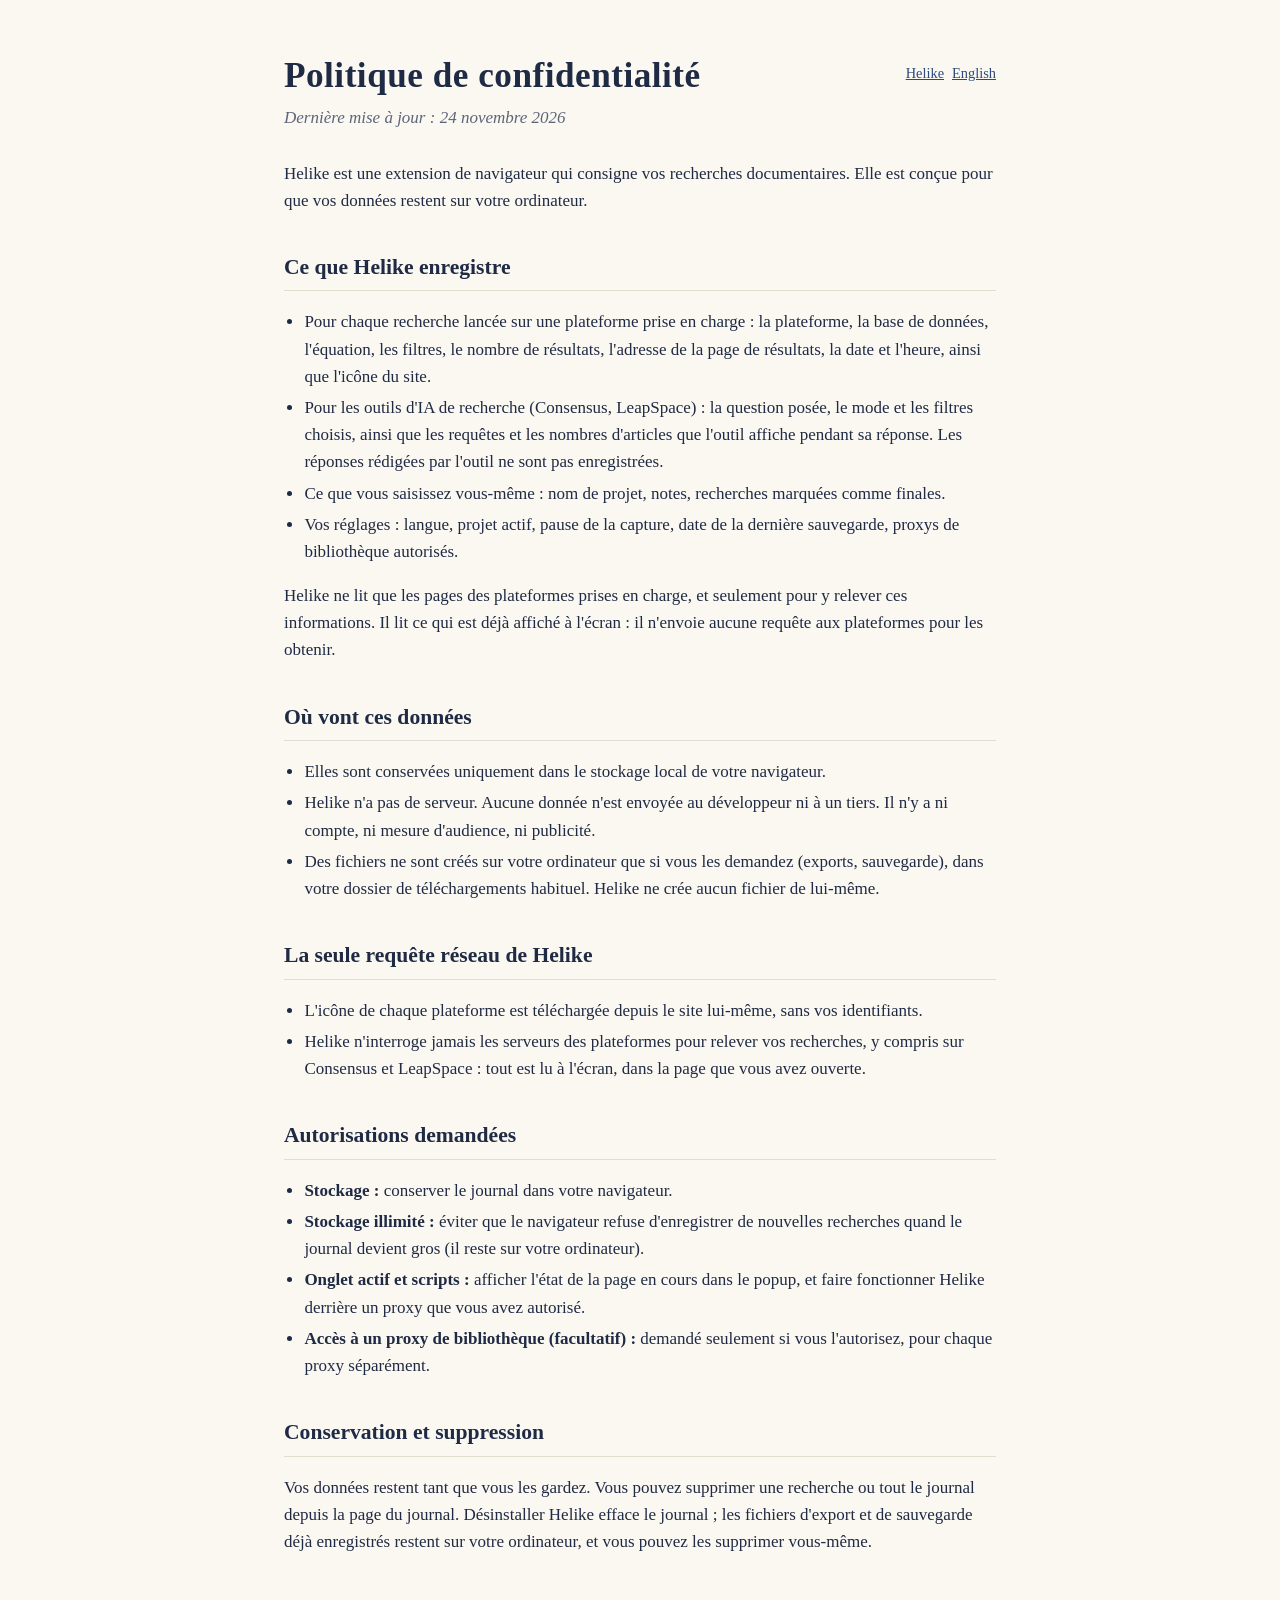
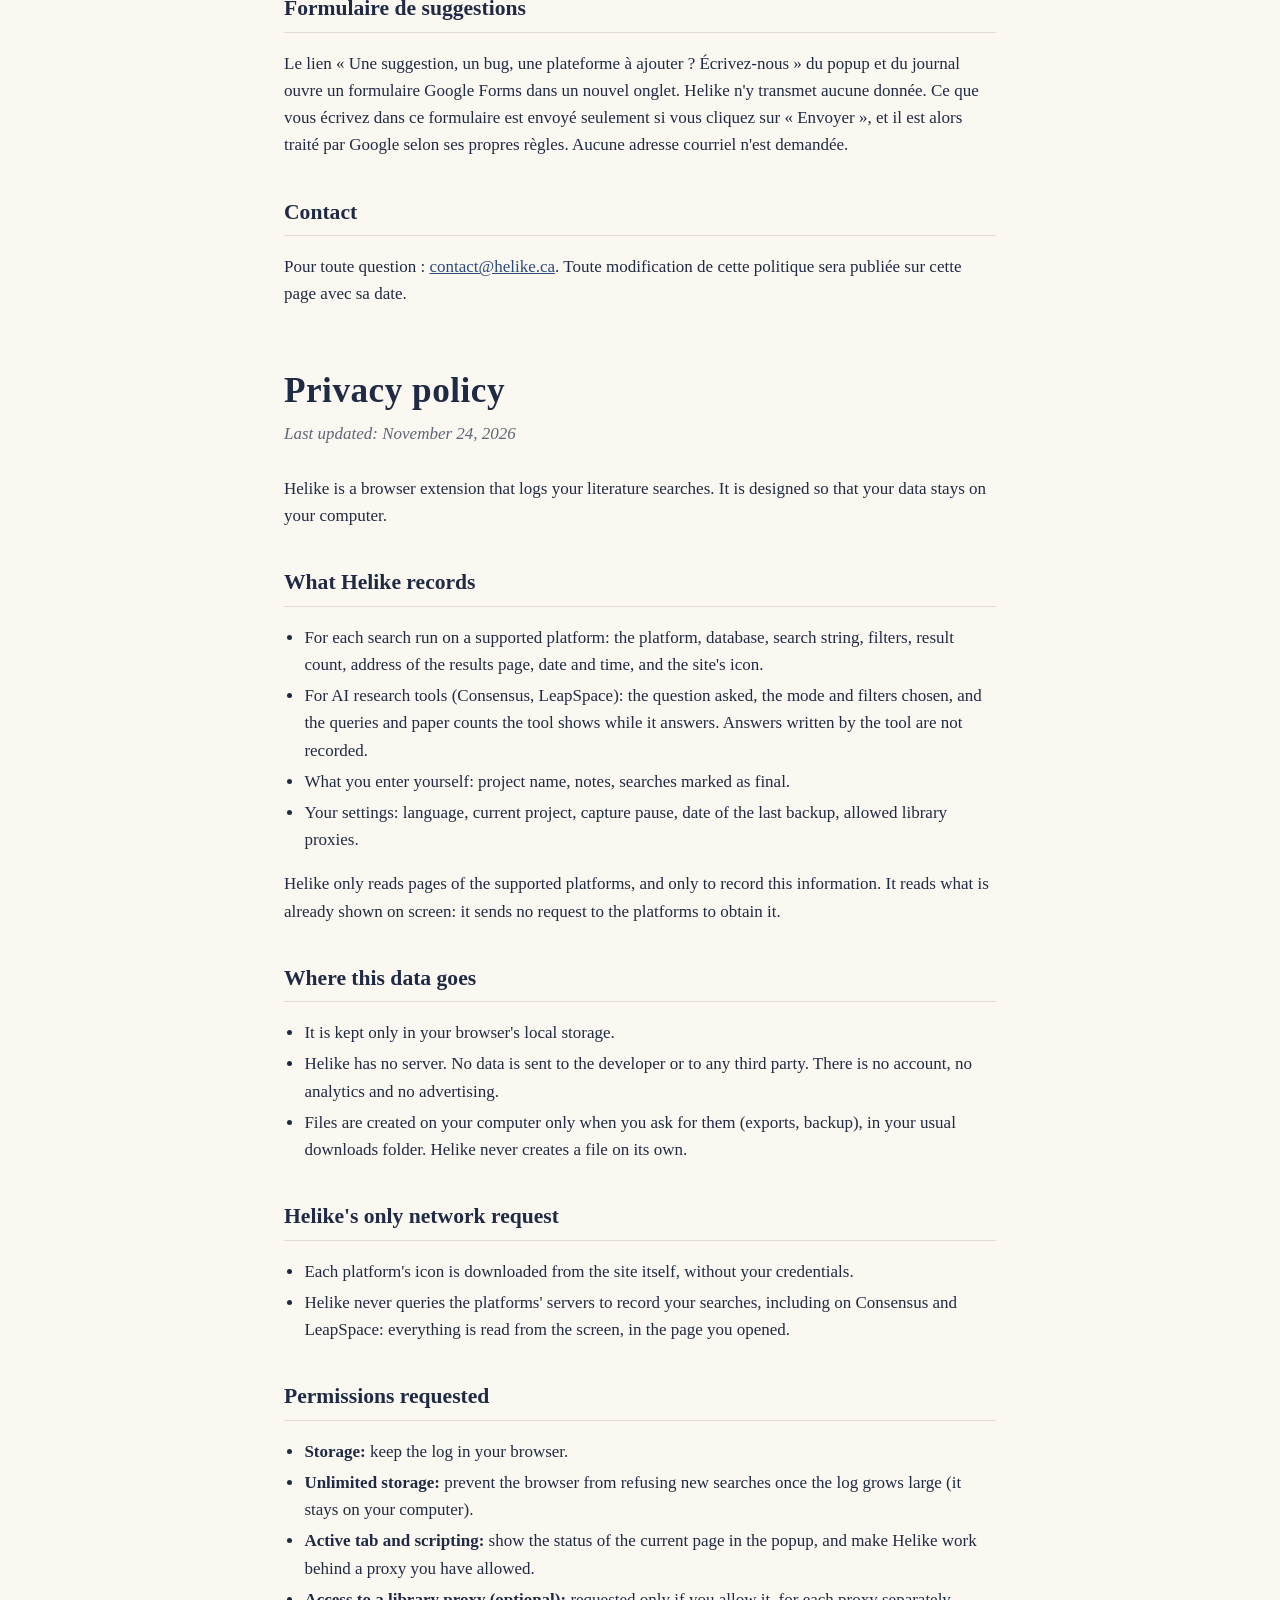
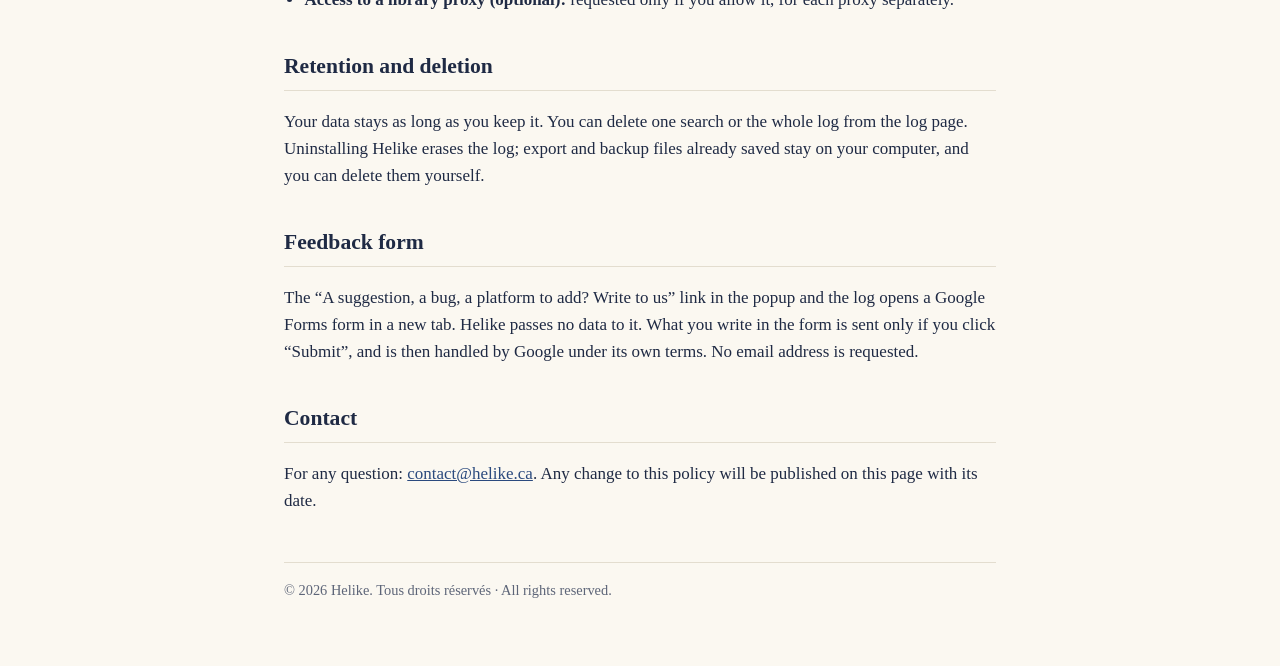
==== commit 26c6b93f: "Guide et accueil alignés sur Helike 0.20.9 (projet actif, résultats par plateforme)" ====
--- a/confidentialite.html
+++ b/confidentialite.html
@@ -19,7 +19,7 @@
     <li>Pour chaque recherche lancée sur une plateforme prise en charge : la plateforme, la base de données, l'équation, les filtres, le nombre de résultats, l'adresse de la page de résultats, la date et l'heure, ainsi que l'icône du site.</li>
     <li>Pour les outils d'IA de recherche (Consensus, LeapSpace) : la question posée, le mode et les filtres choisis, ainsi que les requêtes et les nombres d'articles que l'outil affiche pendant sa réponse. Les réponses rédigées par l'outil ne sont pas enregistrées.</li>
     <li>Ce que vous saisissez vous-même : nom de projet, notes, recherches marquées comme finales.</li>
-    <li>Vos réglages : langue, projet en cours, pause de la capture, date de la dernière sauvegarde, proxys de bibliothèque autorisés.</li>
+    <li>Vos réglages : langue, projet actif, pause de la capture, date de la dernière sauvegarde, proxys de bibliothèque autorisés.</li>
   </ul>
   <p>Helike ne lit que les pages des plateformes prises en charge, et seulement pour y relever ces informations. Il lit ce qui est déjà affiché à l'écran : il n'envoie aucune requête aux plateformes pour les obtenir.</p>
 
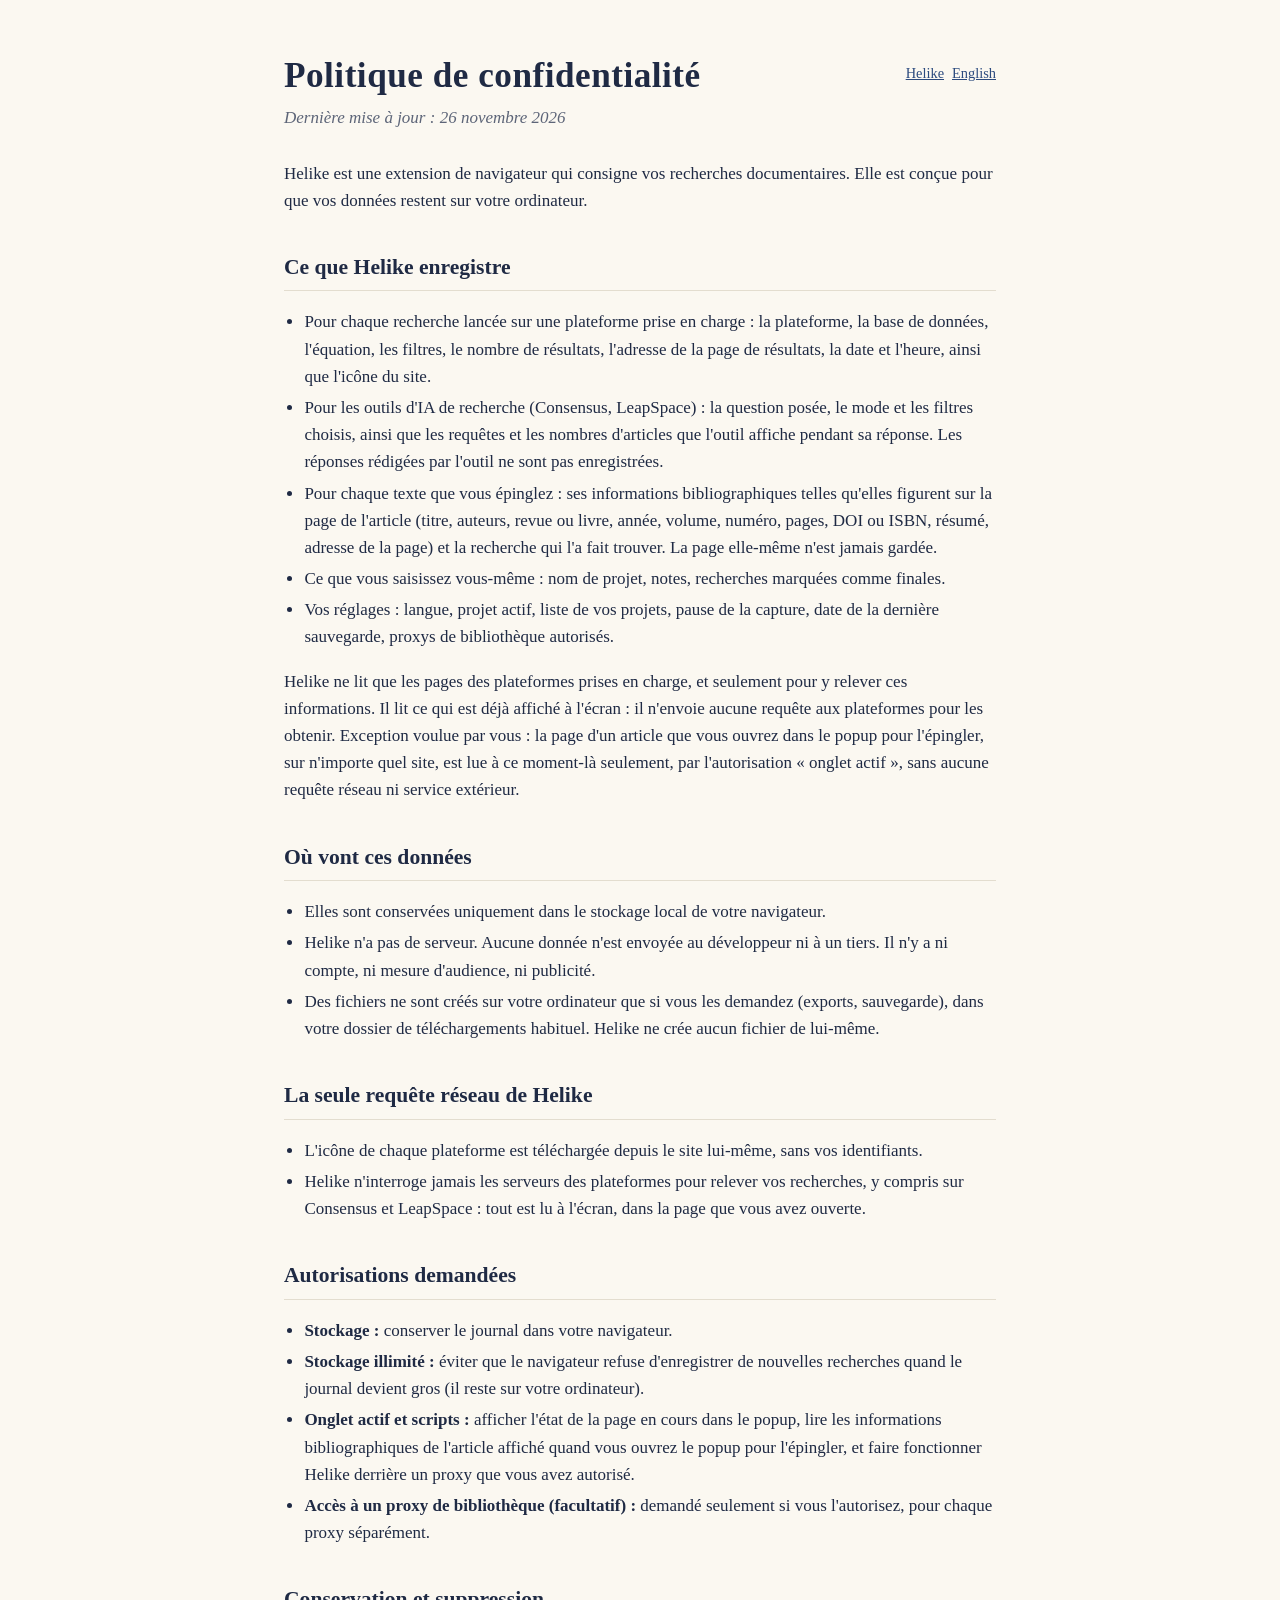
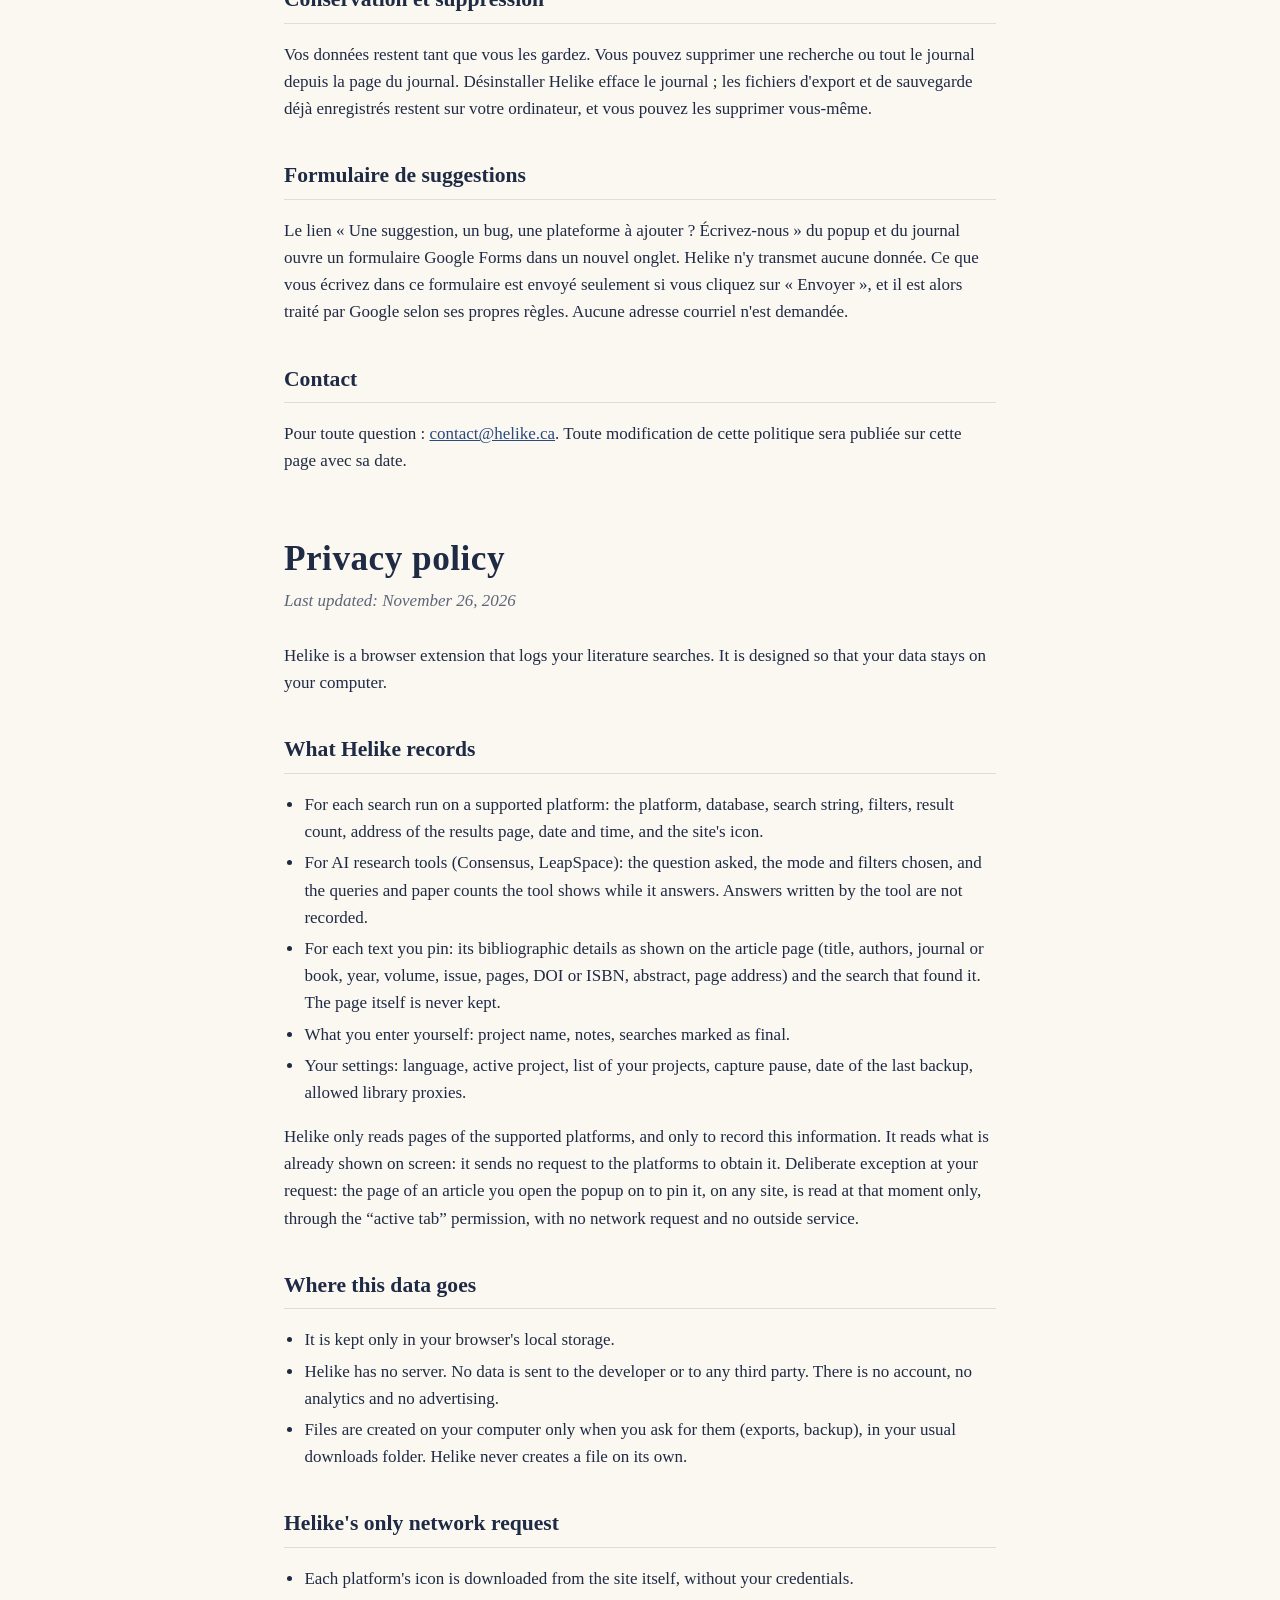
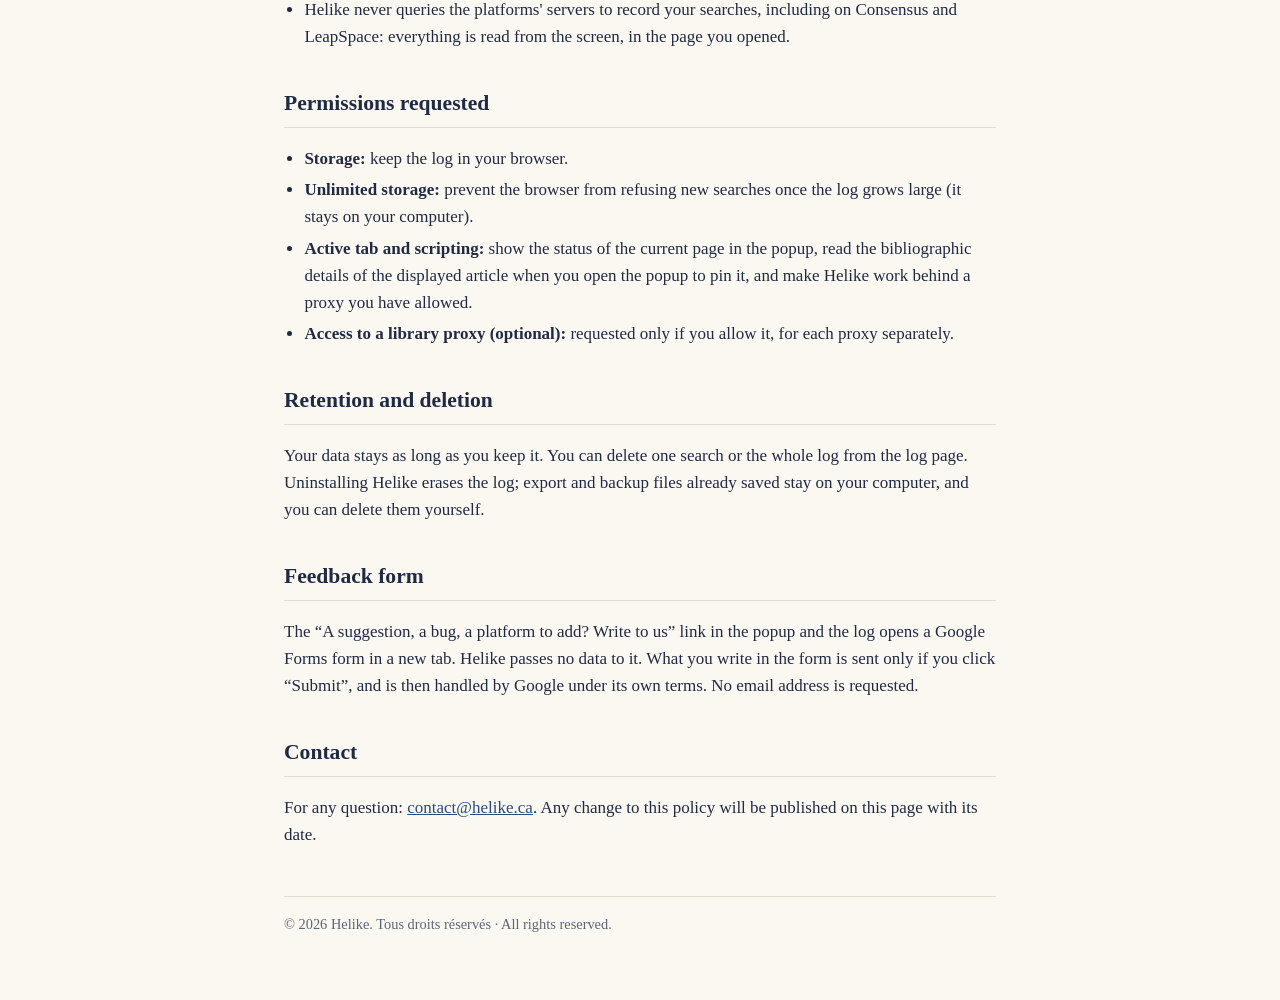
==== commit 0c8f5c98: "Site aligné sur Helike 0.21 : épingler des textes, export RIS pour Zotero, menu des projets, notes s" ====
--- a/confidentialite.html
+++ b/confidentialite.html
@@ -11,17 +11,18 @@
 <main>
   <p class="lang"><a href="index.html">Helike</a><a href="#en" lang="en">English</a></p>
   <h1>Politique de confidentialité</h1>
-  <p class="tag">Dernière mise à jour : 24 novembre 2026</p>
+  <p class="tag">Dernière mise à jour : 26 novembre 2026</p>
   <p>Helike est une extension de navigateur qui consigne vos recherches documentaires. Elle est conçue pour que vos données restent sur votre ordinateur.</p>
 
   <h2>Ce que Helike enregistre</h2>
   <ul>
     <li>Pour chaque recherche lancée sur une plateforme prise en charge : la plateforme, la base de données, l'équation, les filtres, le nombre de résultats, l'adresse de la page de résultats, la date et l'heure, ainsi que l'icône du site.</li>
     <li>Pour les outils d'IA de recherche (Consensus, LeapSpace) : la question posée, le mode et les filtres choisis, ainsi que les requêtes et les nombres d'articles que l'outil affiche pendant sa réponse. Les réponses rédigées par l'outil ne sont pas enregistrées.</li>
+    <li>Pour chaque texte que vous épinglez : ses informations bibliographiques telles qu'elles figurent sur la page de l'article (titre, auteurs, revue ou livre, année, volume, numéro, pages, DOI ou ISBN, résumé, adresse de la page) et la recherche qui l'a fait trouver. La page elle-même n'est jamais gardée.</li>
     <li>Ce que vous saisissez vous-même : nom de projet, notes, recherches marquées comme finales.</li>
-    <li>Vos réglages : langue, projet actif, pause de la capture, date de la dernière sauvegarde, proxys de bibliothèque autorisés.</li>
+    <li>Vos réglages : langue, projet actif, liste de vos projets, pause de la capture, date de la dernière sauvegarde, proxys de bibliothèque autorisés.</li>
   </ul>
-  <p>Helike ne lit que les pages des plateformes prises en charge, et seulement pour y relever ces informations. Il lit ce qui est déjà affiché à l'écran : il n'envoie aucune requête aux plateformes pour les obtenir.</p>
+  <p>Helike ne lit que les pages des plateformes prises en charge, et seulement pour y relever ces informations. Il lit ce qui est déjà affiché à l'écran : il n'envoie aucune requête aux plateformes pour les obtenir. Exception voulue par vous : la page d'un article que vous ouvrez dans le popup pour l'épingler, sur n'importe quel site, est lue à ce moment-là seulement, par l'autorisation «&nbsp;onglet actif&nbsp;», sans aucune requête réseau ni service extérieur.</p>
 
   <h2>Où vont ces données</h2>
   <ul>
@@ -40,7 +41,7 @@
   <ul>
     <li><strong>Stockage :</strong> conserver le journal dans votre navigateur.</li>
     <li><strong>Stockage illimité :</strong> éviter que le navigateur refuse d'enregistrer de nouvelles recherches quand le journal devient gros (il reste sur votre ordinateur).</li>
-    <li><strong>Onglet actif et scripts :</strong> afficher l'état de la page en cours dans le popup, et faire fonctionner Helike derrière un proxy que vous avez autorisé.</li>
+    <li><strong>Onglet actif et scripts :</strong> afficher l'état de la page en cours dans le popup, lire les informations bibliographiques de l'article affiché quand vous ouvrez le popup pour l'épingler, et faire fonctionner Helike derrière un proxy que vous avez autorisé.</li>
     <li><strong>Accès à un proxy de bibliothèque (facultatif) :</strong> demandé seulement si vous l'autorisez, pour chaque proxy séparément.</li>
   </ul>
 
@@ -55,17 +56,18 @@
 
   <section class="en" id="en" lang="en">
     <h1>Privacy policy</h1>
-    <p class="tag">Last updated: November 24, 2026</p>
+    <p class="tag">Last updated: November 26, 2026</p>
     <p>Helike is a browser extension that logs your literature searches. It is designed so that your data stays on your computer.</p>
 
     <h2>What Helike records</h2>
     <ul>
       <li>For each search run on a supported platform: the platform, database, search string, filters, result count, address of the results page, date and time, and the site's icon.</li>
       <li>For AI research tools (Consensus, LeapSpace): the question asked, the mode and filters chosen, and the queries and paper counts the tool shows while it answers. Answers written by the tool are not recorded.</li>
+      <li>For each text you pin: its bibliographic details as shown on the article page (title, authors, journal or book, year, volume, issue, pages, DOI or ISBN, abstract, page address) and the search that found it. The page itself is never kept.</li>
       <li>What you enter yourself: project name, notes, searches marked as final.</li>
-      <li>Your settings: language, current project, capture pause, date of the last backup, allowed library proxies.</li>
+      <li>Your settings: language, active project, list of your projects, capture pause, date of the last backup, allowed library proxies.</li>
     </ul>
-    <p>Helike only reads pages of the supported platforms, and only to record this information. It reads what is already shown on screen: it sends no request to the platforms to obtain it.</p>
+    <p>Helike only reads pages of the supported platforms, and only to record this information. It reads what is already shown on screen: it sends no request to the platforms to obtain it. Deliberate exception at your request: the page of an article you open the popup on to pin it, on any site, is read at that moment only, through the “active tab” permission, with no network request and no outside service.</p>
 
     <h2>Where this data goes</h2>
     <ul>
@@ -84,7 +86,7 @@
     <ul>
       <li><strong>Storage:</strong> keep the log in your browser.</li>
       <li><strong>Unlimited storage:</strong> prevent the browser from refusing new searches once the log grows large (it stays on your computer).</li>
-      <li><strong>Active tab and scripting:</strong> show the status of the current page in the popup, and make Helike work behind a proxy you have allowed.</li>
+      <li><strong>Active tab and scripting:</strong> show the status of the current page in the popup, read the bibliographic details of the displayed article when you open the popup to pin it, and make Helike work behind a proxy you have allowed.</li>
       <li><strong>Access to a library proxy (optional):</strong> requested only if you allow it, for each proxy separately.</li>
     </ul>
 
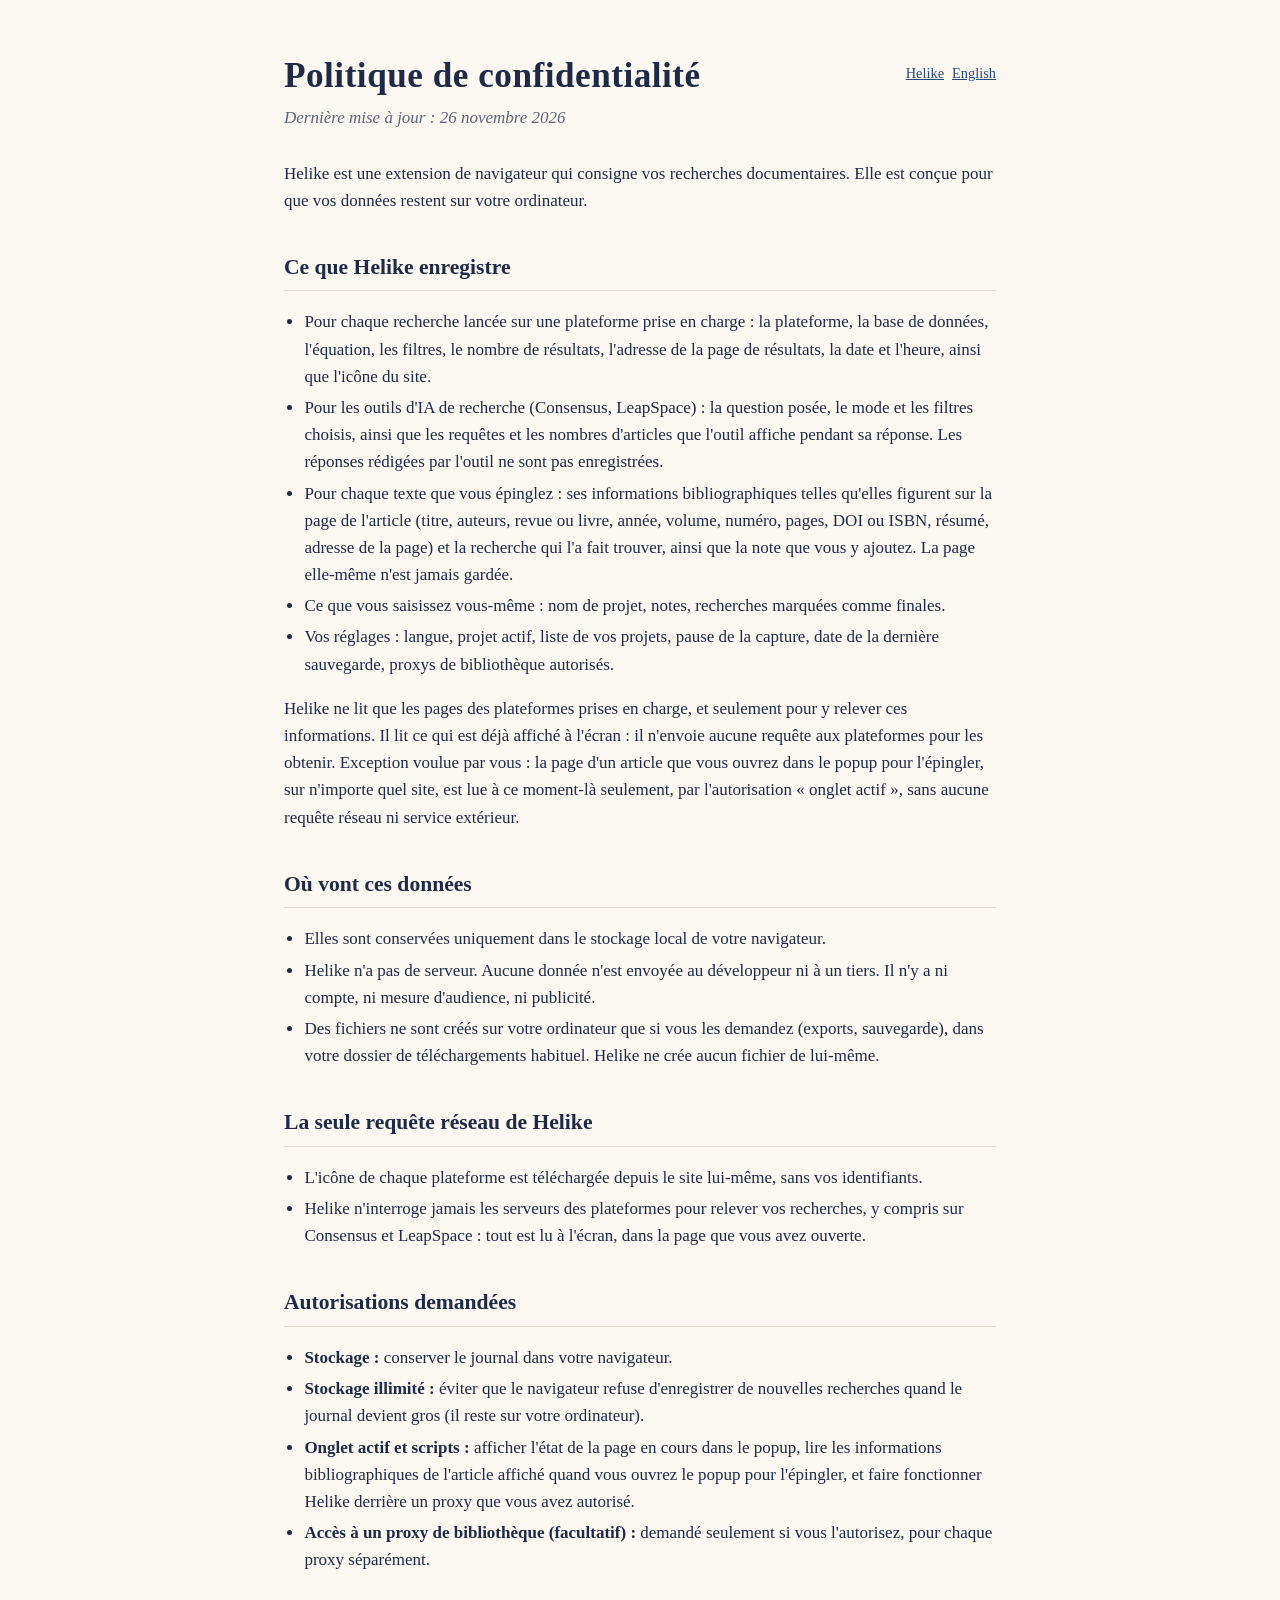
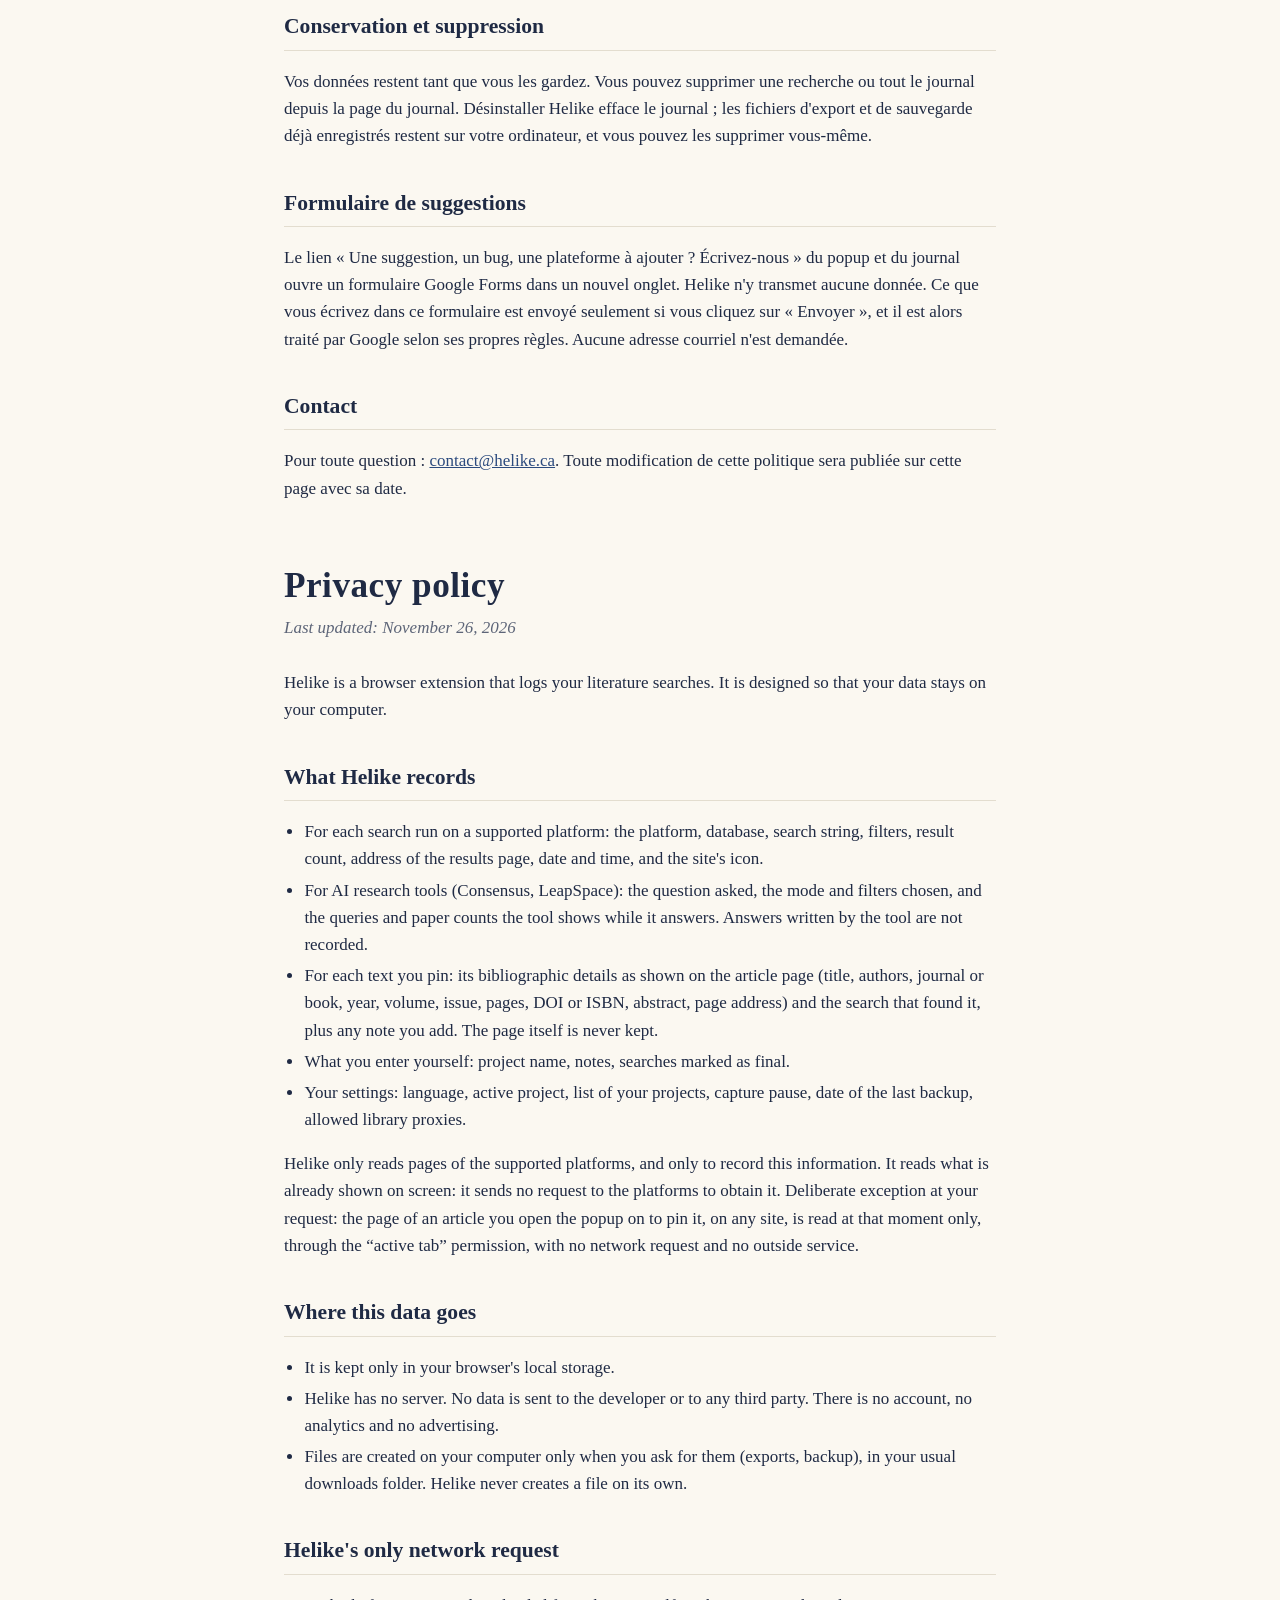
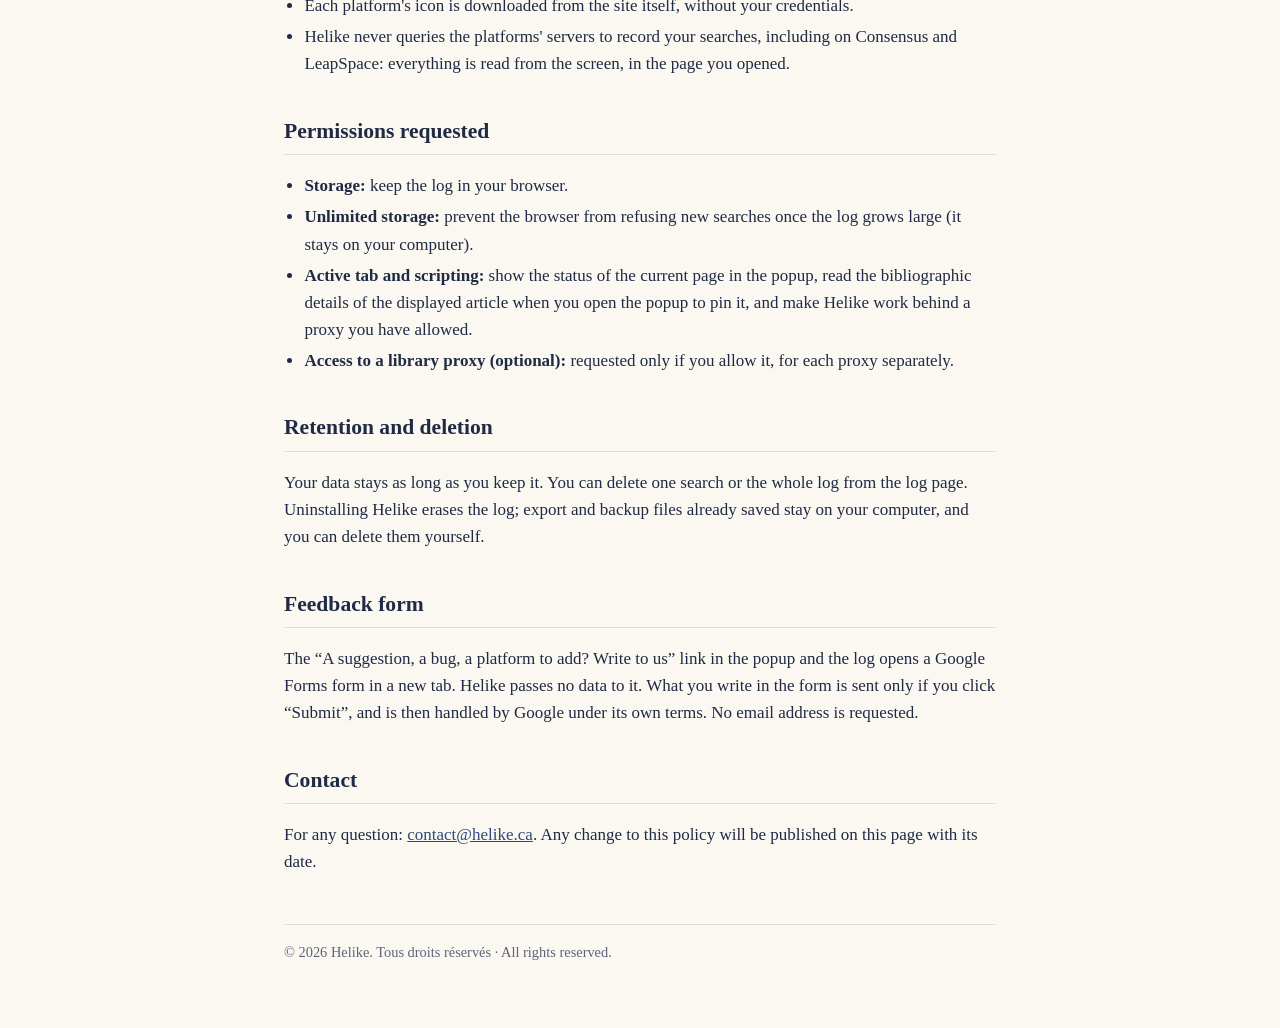
==== commit d3d94b08: "Confidentialité : la note ajoutée à un texte épinglé" ====
--- a/confidentialite.html
+++ b/confidentialite.html
@@ -18,7 +18,7 @@
   <ul>
     <li>Pour chaque recherche lancée sur une plateforme prise en charge : la plateforme, la base de données, l'équation, les filtres, le nombre de résultats, l'adresse de la page de résultats, la date et l'heure, ainsi que l'icône du site.</li>
     <li>Pour les outils d'IA de recherche (Consensus, LeapSpace) : la question posée, le mode et les filtres choisis, ainsi que les requêtes et les nombres d'articles que l'outil affiche pendant sa réponse. Les réponses rédigées par l'outil ne sont pas enregistrées.</li>
-    <li>Pour chaque texte que vous épinglez : ses informations bibliographiques telles qu'elles figurent sur la page de l'article (titre, auteurs, revue ou livre, année, volume, numéro, pages, DOI ou ISBN, résumé, adresse de la page) et la recherche qui l'a fait trouver. La page elle-même n'est jamais gardée.</li>
+    <li>Pour chaque texte que vous épinglez : ses informations bibliographiques telles qu'elles figurent sur la page de l'article (titre, auteurs, revue ou livre, année, volume, numéro, pages, DOI ou ISBN, résumé, adresse de la page) et la recherche qui l'a fait trouver, ainsi que la note que vous y ajoutez. La page elle-même n'est jamais gardée.</li>
     <li>Ce que vous saisissez vous-même : nom de projet, notes, recherches marquées comme finales.</li>
     <li>Vos réglages : langue, projet actif, liste de vos projets, pause de la capture, date de la dernière sauvegarde, proxys de bibliothèque autorisés.</li>
   </ul>
@@ -63,7 +63,7 @@
     <ul>
       <li>For each search run on a supported platform: the platform, database, search string, filters, result count, address of the results page, date and time, and the site's icon.</li>
       <li>For AI research tools (Consensus, LeapSpace): the question asked, the mode and filters chosen, and the queries and paper counts the tool shows while it answers. Answers written by the tool are not recorded.</li>
-      <li>For each text you pin: its bibliographic details as shown on the article page (title, authors, journal or book, year, volume, issue, pages, DOI or ISBN, abstract, page address) and the search that found it. The page itself is never kept.</li>
+      <li>For each text you pin: its bibliographic details as shown on the article page (title, authors, journal or book, year, volume, issue, pages, DOI or ISBN, abstract, page address) and the search that found it, plus any note you add. The page itself is never kept.</li>
       <li>What you enter yourself: project name, notes, searches marked as final.</li>
       <li>Your settings: language, active project, list of your projects, capture pause, date of the last backup, allowed library proxies.</li>
     </ul>
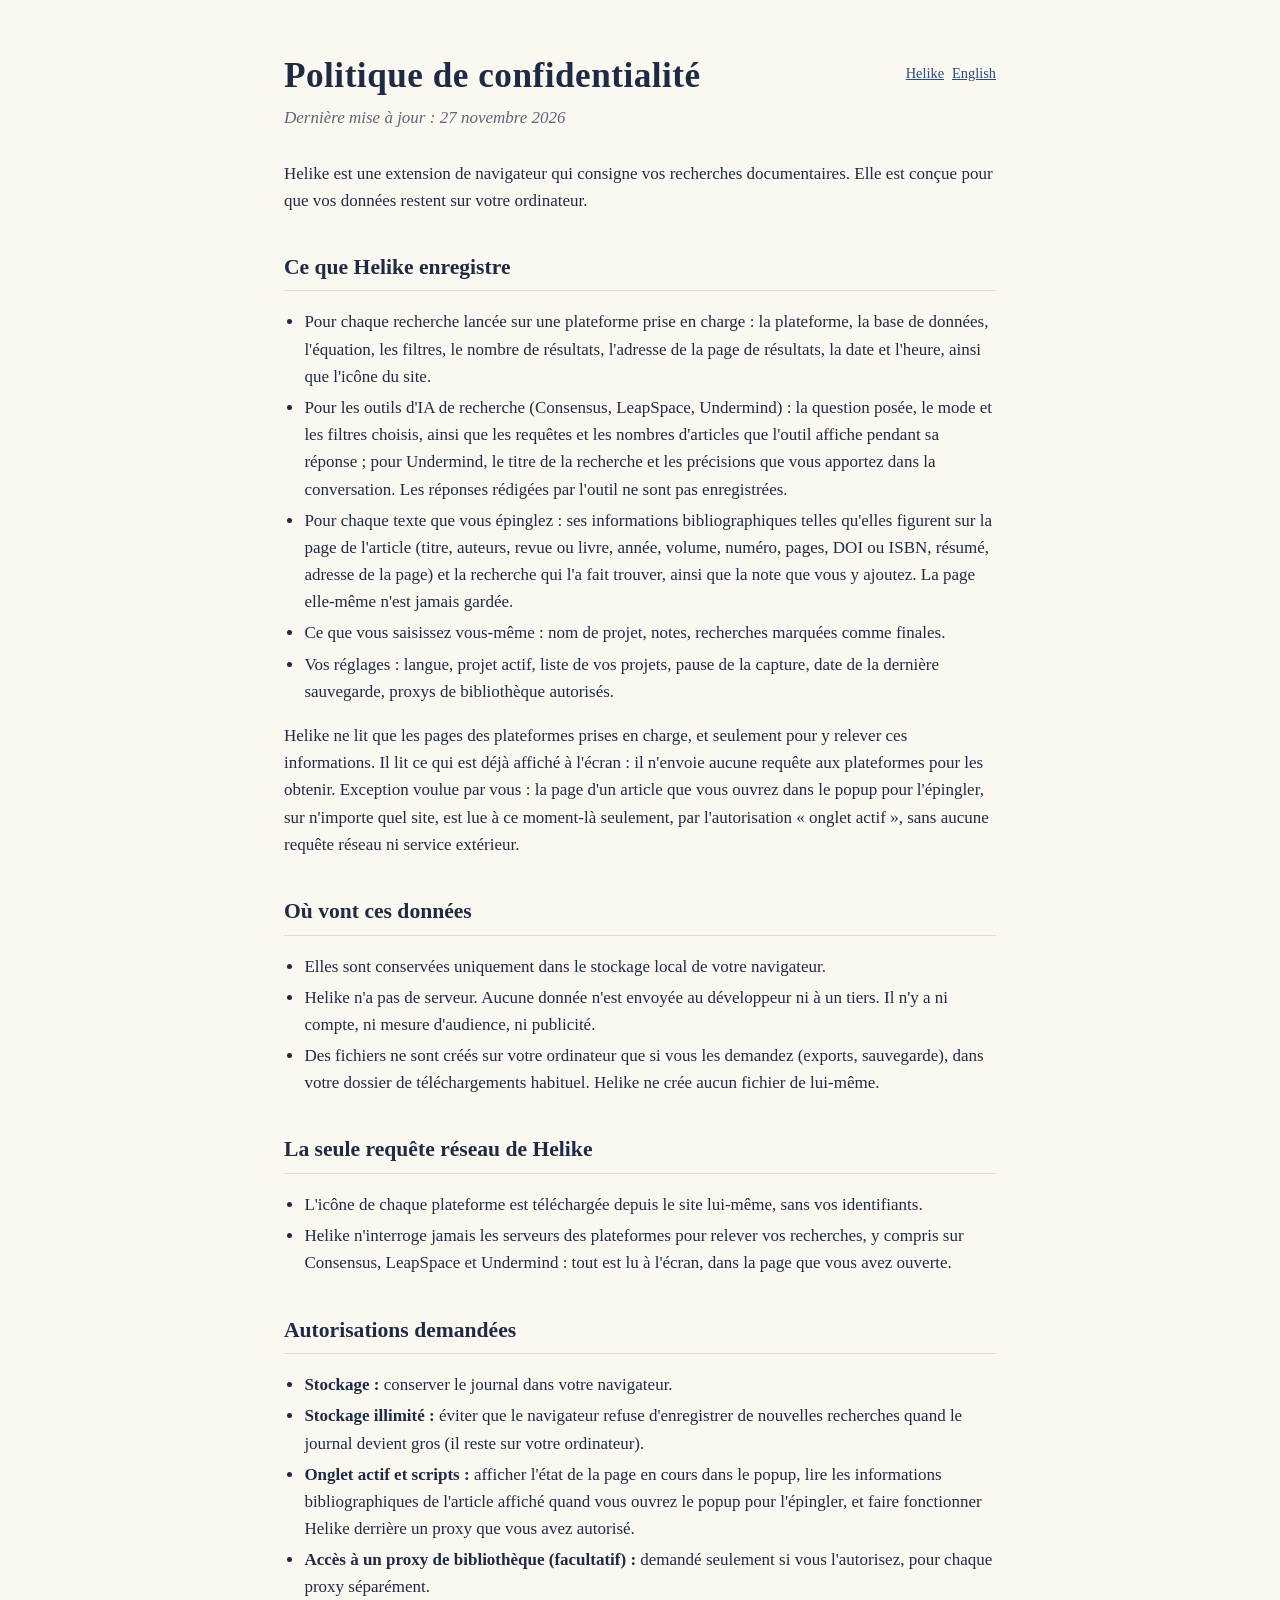
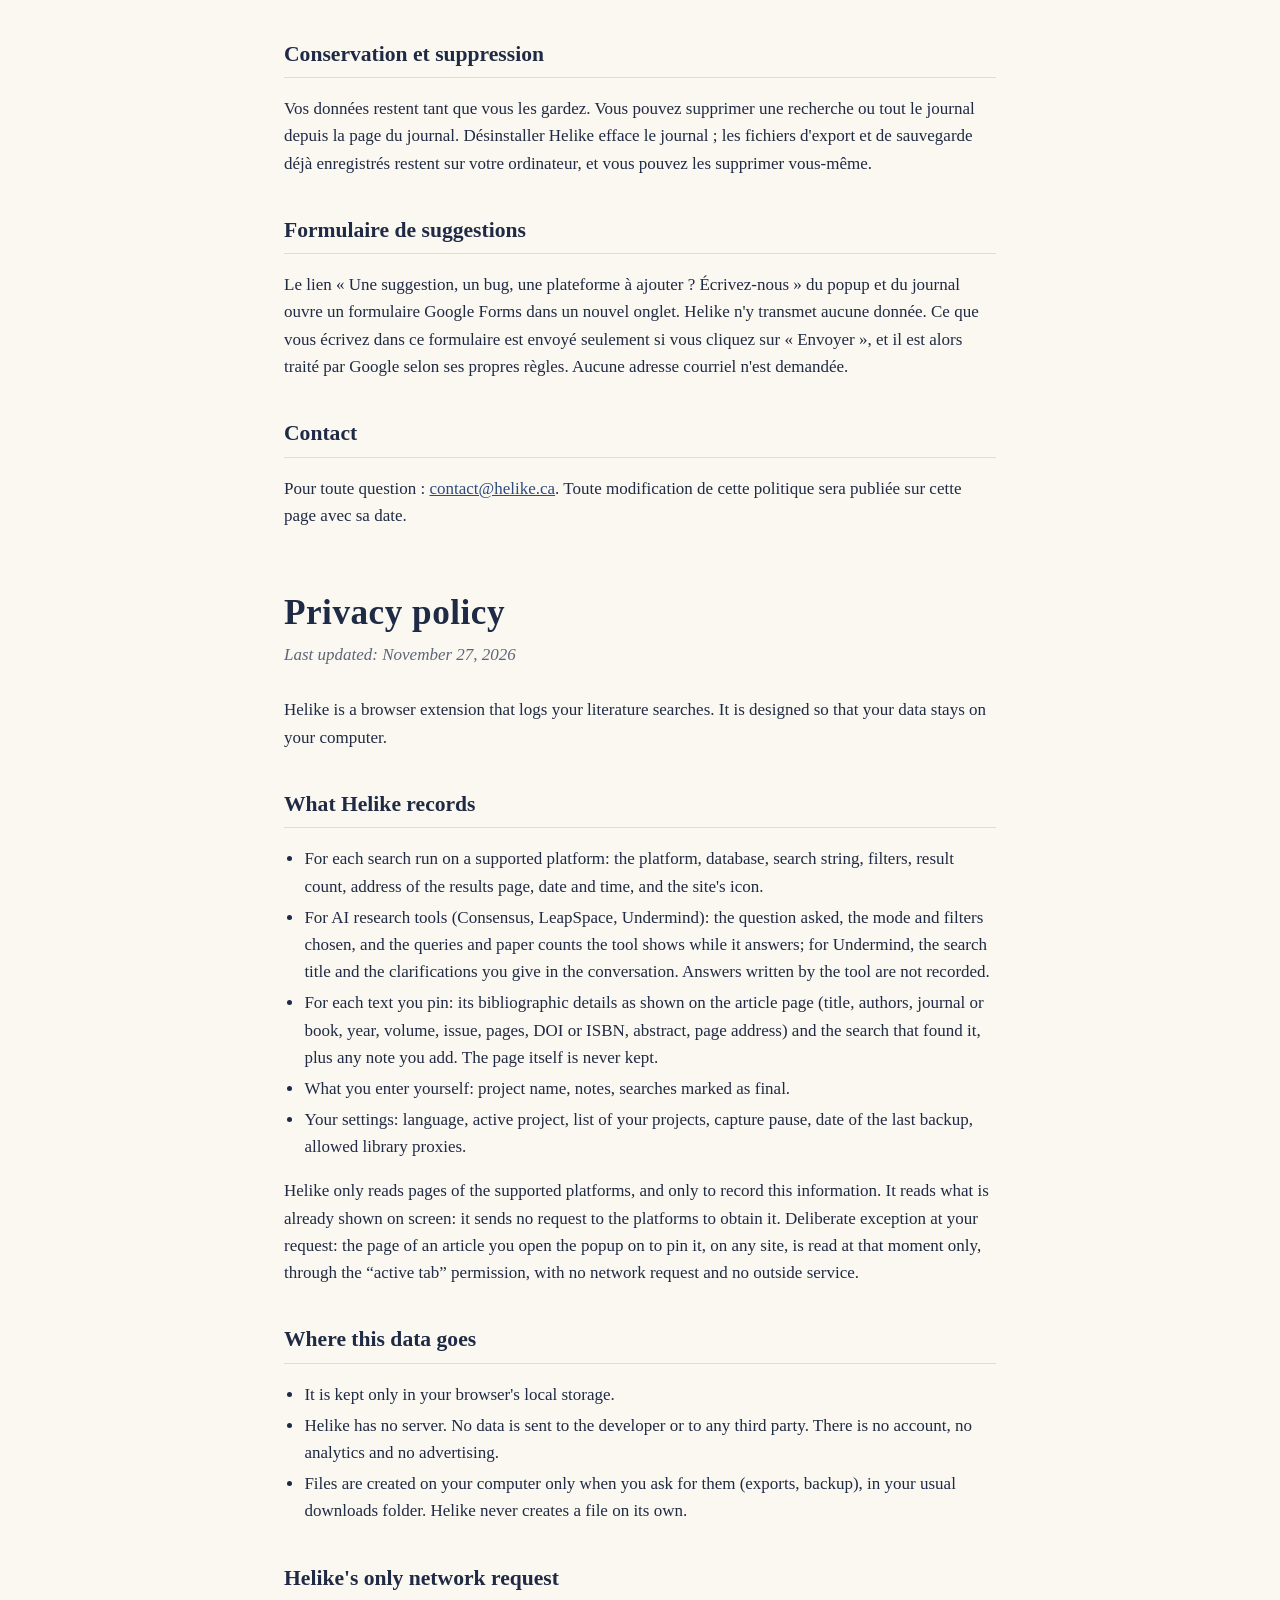
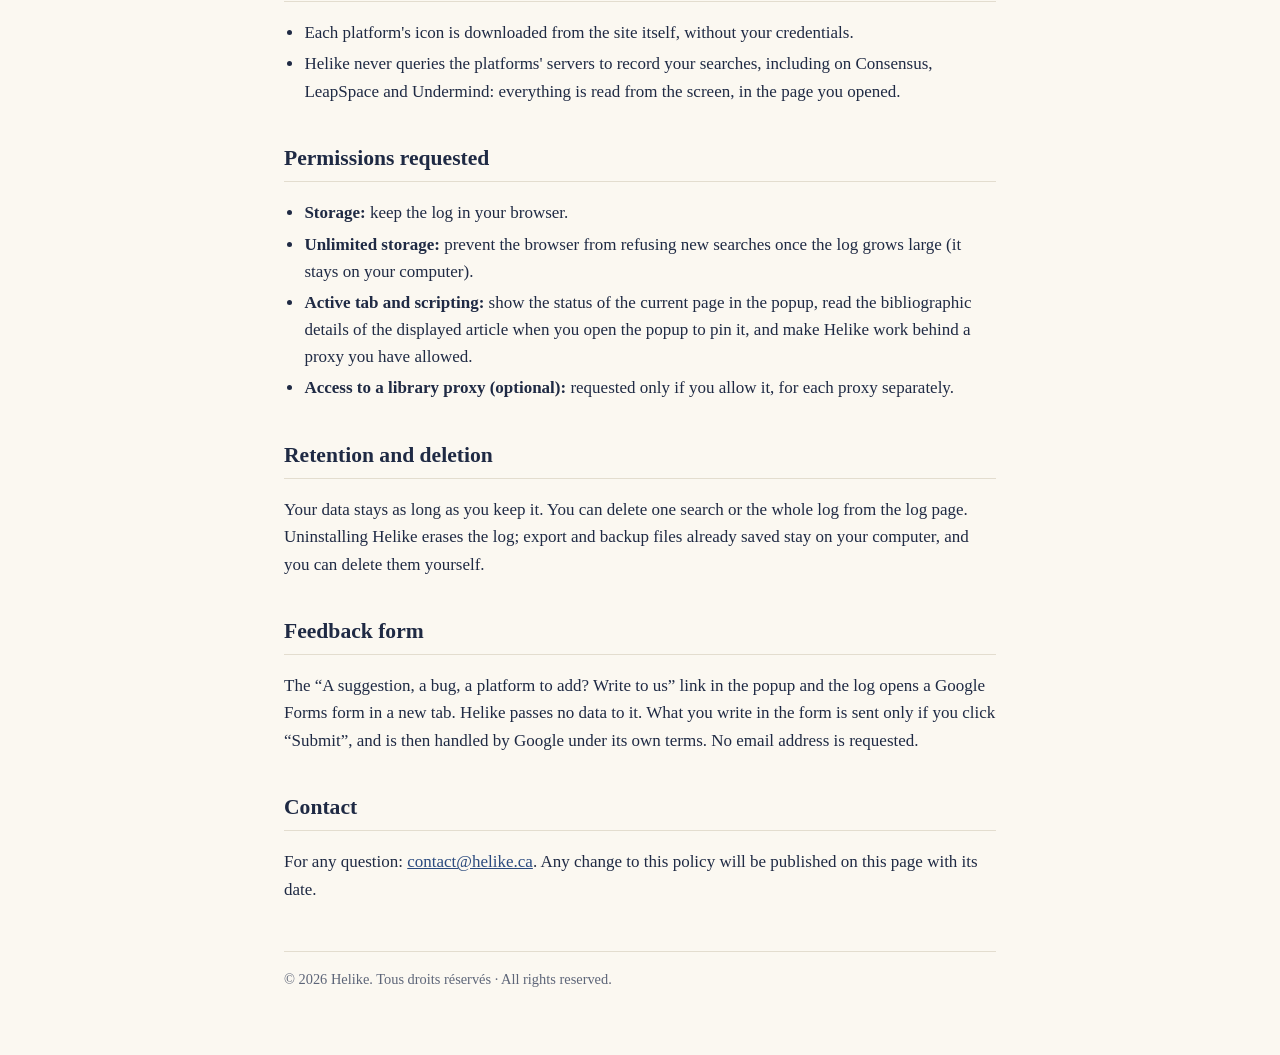
==== commit b46dbdd9: "Plateformes de la 0.27 (EBSCOhost, Ovid, Web of Science, Scopus, JSTOR…), Undermind : guide, accueil" ====
--- a/confidentialite.html
+++ b/confidentialite.html
@@ -11,13 +11,13 @@
 <main>
   <p class="lang"><a href="index.html">Helike</a><a href="#en" lang="en">English</a></p>
   <h1>Politique de confidentialité</h1>
-  <p class="tag">Dernière mise à jour : 26 novembre 2026</p>
+  <p class="tag">Dernière mise à jour : 27 novembre 2026</p>
   <p>Helike est une extension de navigateur qui consigne vos recherches documentaires. Elle est conçue pour que vos données restent sur votre ordinateur.</p>
 
   <h2>Ce que Helike enregistre</h2>
   <ul>
     <li>Pour chaque recherche lancée sur une plateforme prise en charge : la plateforme, la base de données, l'équation, les filtres, le nombre de résultats, l'adresse de la page de résultats, la date et l'heure, ainsi que l'icône du site.</li>
-    <li>Pour les outils d'IA de recherche (Consensus, LeapSpace) : la question posée, le mode et les filtres choisis, ainsi que les requêtes et les nombres d'articles que l'outil affiche pendant sa réponse. Les réponses rédigées par l'outil ne sont pas enregistrées.</li>
+    <li>Pour les outils d'IA de recherche (Consensus, LeapSpace, Undermind) : la question posée, le mode et les filtres choisis, ainsi que les requêtes et les nombres d'articles que l'outil affiche pendant sa réponse ; pour Undermind, le titre de la recherche et les précisions que vous apportez dans la conversation. Les réponses rédigées par l'outil ne sont pas enregistrées.</li>
     <li>Pour chaque texte que vous épinglez : ses informations bibliographiques telles qu'elles figurent sur la page de l'article (titre, auteurs, revue ou livre, année, volume, numéro, pages, DOI ou ISBN, résumé, adresse de la page) et la recherche qui l'a fait trouver, ainsi que la note que vous y ajoutez. La page elle-même n'est jamais gardée.</li>
     <li>Ce que vous saisissez vous-même : nom de projet, notes, recherches marquées comme finales.</li>
     <li>Vos réglages : langue, projet actif, liste de vos projets, pause de la capture, date de la dernière sauvegarde, proxys de bibliothèque autorisés.</li>
@@ -34,7 +34,7 @@
   <h2>La seule requête réseau de Helike</h2>
   <ul>
     <li>L'icône de chaque plateforme est téléchargée depuis le site lui-même, sans vos identifiants.</li>
-    <li>Helike n'interroge jamais les serveurs des plateformes pour relever vos recherches, y compris sur Consensus et LeapSpace : tout est lu à l'écran, dans la page que vous avez ouverte.</li>
+    <li>Helike n'interroge jamais les serveurs des plateformes pour relever vos recherches, y compris sur Consensus, LeapSpace et Undermind : tout est lu à l'écran, dans la page que vous avez ouverte.</li>
   </ul>
 
   <h2>Autorisations demandées</h2>
@@ -56,13 +56,13 @@
 
   <section class="en" id="en" lang="en">
     <h1>Privacy policy</h1>
-    <p class="tag">Last updated: November 26, 2026</p>
+    <p class="tag">Last updated: November 27, 2026</p>
     <p>Helike is a browser extension that logs your literature searches. It is designed so that your data stays on your computer.</p>
 
     <h2>What Helike records</h2>
     <ul>
       <li>For each search run on a supported platform: the platform, database, search string, filters, result count, address of the results page, date and time, and the site's icon.</li>
-      <li>For AI research tools (Consensus, LeapSpace): the question asked, the mode and filters chosen, and the queries and paper counts the tool shows while it answers. Answers written by the tool are not recorded.</li>
+      <li>For AI research tools (Consensus, LeapSpace, Undermind): the question asked, the mode and filters chosen, and the queries and paper counts the tool shows while it answers; for Undermind, the search title and the clarifications you give in the conversation. Answers written by the tool are not recorded.</li>
       <li>For each text you pin: its bibliographic details as shown on the article page (title, authors, journal or book, year, volume, issue, pages, DOI or ISBN, abstract, page address) and the search that found it, plus any note you add. The page itself is never kept.</li>
       <li>What you enter yourself: project name, notes, searches marked as final.</li>
       <li>Your settings: language, active project, list of your projects, capture pause, date of the last backup, allowed library proxies.</li>
@@ -79,7 +79,7 @@
     <h2>Helike's only network request</h2>
     <ul>
       <li>Each platform's icon is downloaded from the site itself, without your credentials.</li>
-      <li>Helike never queries the platforms' servers to record your searches, including on Consensus and LeapSpace: everything is read from the screen, in the page you opened.</li>
+      <li>Helike never queries the platforms' servers to record your searches, including on Consensus, LeapSpace and Undermind: everything is read from the screen, in the page you opened.</li>
     </ul>
 
     <h2>Permissions requested</h2>
